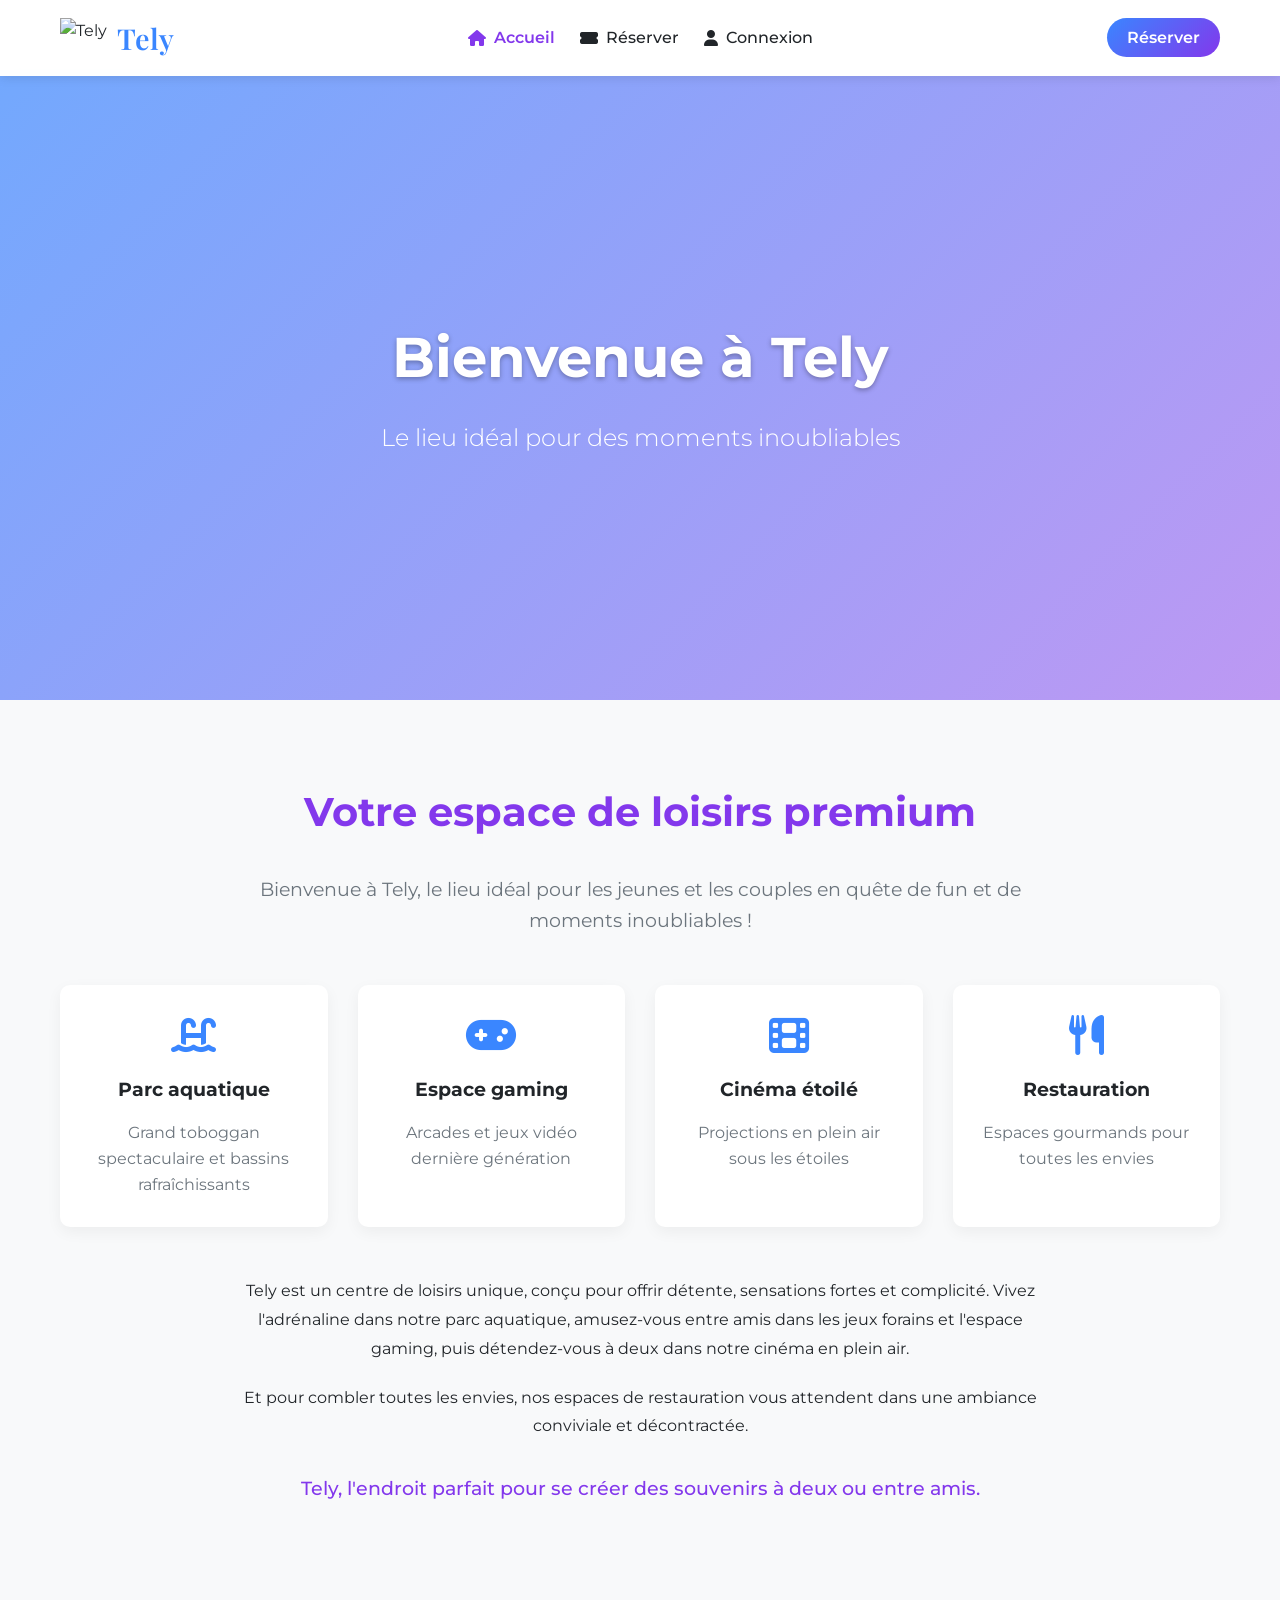
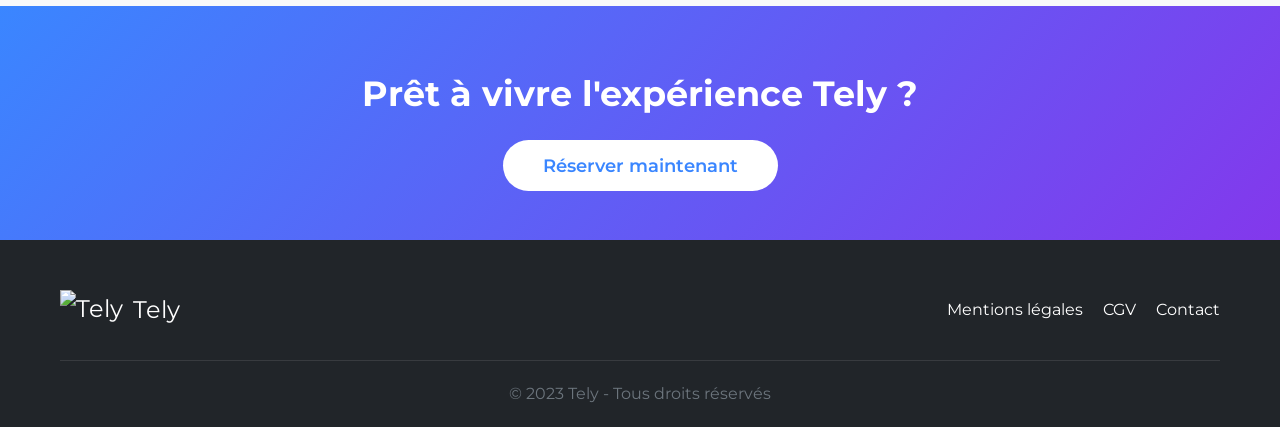
==== index.html @ bea66cc1 "Update index.html" ====
<!DOCTYPE html>
<html lang="fr">
<head>
  <meta charset="UTF-8">
  <meta name="viewport" content="width=device-width, initial-scale=1.0">
  <title>Tely - Loisirs & Aventure</title>
  <link rel="stylesheet" href="style.css">
  <link href="https://fonts.googleapis.com/css2?family=Montserrat:wght@300;400;500;600;700&family=Playfair+Display:wght@600&display=swap" rel="stylesheet">
  <link rel="stylesheet" href="https://cdnjs.cloudflare.com/ajax/libs/font-awesome/6.4.0/css/all.min.css">
</head>
<body>
  <!-- Bannière navigation -->
  <header class="nav-banner">
    <div class="nav-container">
      <div class="logo-container">
        <img src="logo-tely.png" alt="Tely" class="logo-img">
        <span class="logo-text">Tely</span>
      </div>
      
      <nav class="main-nav">
        <ul>
          <li class="active"><a href="index.html"><i class="fas fa-home"></i> Accueil</a></li>
          <li><a href="reserver.html"><i class="fas fa-ticket-alt"></i> Réserver</a></li>
          <li><a href="login.html"><i class="fas fa-user"></i> Connexion</a></li>
        </ul>
      </nav>
      
      <div class="nav-cta">
        <a href="reserver.html" class="cta-button">Réserver</a>
      </div>
    </div>
  </header>

  <!-- Hero Section -->
  <section class="hero">
    <div class="hero-overlay"></div>
    <div class="hero-content">
      <h1>Bienvenue à Tely</h1>
      <p>Le lieu idéal pour des moments inoubliables</p>
    </div>
  </section>

  <!-- Section Présentation -->
  <section class="presentation">
    <div class="container">
      <div class="presentation-content">
        <h2>Votre espace de loisirs premium</h2>
        <p class="intro">Bienvenue à Tely, le lieu idéal pour les jeunes et les couples en quête de fun et de moments inoubliables !</p>
        
        <div class="features-grid">
          <div class="feature-card">
            <i class="fas fa-water-ladder"></i>
            <h3>Parc aquatique</h3>
            <p>Grand toboggan spectaculaire et bassins rafraîchissants</p>
          </div>
          
          <div class="feature-card">
            <i class="fas fa-gamepad"></i>
            <h3>Espace gaming</h3>
            <p>Arcades et jeux vidéo dernière génération</p>
          </div>
          
          <div class="feature-card">
            <i class="fas fa-film"></i>
            <h3>Cinéma étoilé</h3>
            <p>Projections en plein air sous les étoiles</p>
          </div>
          
          <div class="feature-card">
            <i class="fas fa-utensils"></i>
            <h3>Restauration</h3>
            <p>Espaces gourmands pour toutes les envies</p>
          </div>
        </div>
        
        <div class="description">
          <p>Tely est un centre de loisirs unique, conçu pour offrir détente, sensations fortes et complicité. Vivez l'adrénaline dans notre parc aquatique, amusez-vous entre amis dans les jeux forains et l'espace gaming, puis détendez-vous à deux dans notre cinéma en plein air.</p>
          <p>Et pour combler toutes les envies, nos espaces de restauration vous attendent dans une ambiance conviviale et décontractée.</p>
          <p class="highlight">Tely, l'endroit parfait pour se créer des souvenirs à deux ou entre amis.</p>
        </div>
      </div>
    </div>
  </section>

  <!-- Section CTA -->
  <section class="cta-section">
    <div class="container">
      <h2>Prêt à vivre l'expérience Tely ?</h2>
      <a href="reserver.html" class="cta-button big">Réserver maintenant</a>
    </div>
  </section>

  <footer class="main-footer">
    <div class="container">
      <div class="footer-content">
        <div class="footer-logo">
          <img src="logo-tely-white.png" alt="Tely" class="logo-img">
          <span>Tely</span>
        </div>
        <div class="footer-links">
          <a href="#">Mentions légales</a>
          <a href="#">CGV</a>
          <a href="#">Contact</a>
        </div>
      </div>
      <p class="copyright">© 2023 Tely - Tous droits réservés</p>
    </div>
  </footer>
</body>
</html>
---- style.css ----
/* Palette moderne */
:root {
  --primary: #3a86ff;       /* Bleu vif */
  --secondary: #8338ec;     /* Violet */
  --accent: #ff006e;        /* Rose */
  --light: #f8f9fa;         /* Fond clair */
  --dark: #212529;          /* Texte */
  --gray: #6c757d;          /* Texte secondaire */
}

/* Reset */
* {
  margin: 0;
  padding: 0;
  box-sizing: border-box;
}

body {
  font-family: 'Montserrat', sans-serif;
  color: var(--dark);
  background-color: var(--light);
  line-height: 1.6;
}

/* Navigation */
.nav-banner {
  background: rgba(255, 255, 255, 0.98);
  backdrop-filter: blur(8px);
  box-shadow: 0 2px 10px rgba(0, 0, 0, 0.1);
  position: fixed;
  width: 100%;
  top: 0;
  z-index: 1000;
}

.nav-container {
  display: flex;
  justify-content: space-between;
  align-items: center;
  max-width: 1200px;
  margin: 0 auto;
  padding: 15px 20px;
}

.logo-container {
  display: flex;
  align-items: center;
  gap: 10px;
}

.logo-img {
  height: 40px;
  width: auto;
}

.logo-text {
  font-family: 'Playfair Display', serif;
  font-size: 1.8rem;
  font-weight: 600;
  color: var(--primary);
}

.main-nav ul {
  display: flex;
  gap: 25px;
  list-style: none;
}

.main-nav a {
  color: var(--dark);
  text-decoration: none;
  font-weight: 500;
  display: flex;
  align-items: center;
  gap: 8px;
  transition: color 0.3s;
}

.main-nav a:hover {
  color: var(--primary);
}

.main-nav li.active a {
  color: var(--secondary);
  font-weight: 600;
}

.cta-button {
  background: linear-gradient(135deg, var(--primary), var(--secondary));
  color: white;
  padding: 10px 20px;
  border-radius: 50px;
  font-weight: 600;
  text-decoration: none;
  transition: all 0.3s;
}

.cta-button:hover {
  transform: translateY(-2px);
  box-shadow: 0 5px 15px rgba(58, 134, 255, 0.4);
}

/* Hero */
.hero {
  height: 70vh;
  background: url('hero-bg.jpg') center/cover no-repeat;
  position: relative;
  margin-top: 70px;
  display: flex;
  align-items: center;
  justify-content: center;
  text-align: center;
}

.hero-overlay {
  position: absolute;
  top: 0;
  left: 0;
  width: 100%;
  height: 100%;
  background: linear-gradient(135deg, rgba(58, 134, 255, 0.7) 0%, rgba(131, 56, 236, 0.5) 100%);
}

.hero-content {
  position: relative;
  z-index: 2;
  color: white;
  max-width: 800px;
  padding: 0 20px;
}

.hero h1 {
  font-size: 3.5rem;
  margin-bottom: 1rem;
  text-shadow: 0 2px 5px rgba(0, 0, 0, 0.3);
}

.hero p {
  font-size: 1.5rem;
  font-weight: 300;
}

/* Présentation */
.presentation {
  padding: 80px 0;
}

.container {
  max-width: 1200px;
  margin: 0 auto;
  padding: 0 20px;
}

.presentation h2 {
  text-align: center;
  font-size: 2.5rem;
  margin-bottom: 30px;
  color: var(--secondary);
}

.intro {
  font-size: 1.2rem;
  text-align: center;
  max-width: 800px;
  margin: 0 auto 50px;
  color: var(--gray);
}

.features-grid {
  display: grid;
  grid-template-columns: repeat(auto-fit, minmax(250px, 1fr));
  gap: 30px;
  margin-bottom: 50px;
}

.feature-card {
  background: white;
  padding: 30px;
  border-radius: 10px;
  text-align: center;
  box-shadow: 0 5px 15px rgba(0, 0, 0, 0.05);
  transition: transform 0.3s;
}

.feature-card:hover {
  transform: translateY(-10px);
}

.feature-card i {
  font-size: 2.5rem;
  color: var(--primary);
  margin-bottom: 20px;
}

.feature-card h3 {
  margin-bottom: 15px;
  color: var(--dark);
}

.feature-card p {
  color: var(--gray);
}

.description {
  max-width: 800px;
  margin: 0 auto;
  text-align: center;
}

.description p {
  margin-bottom: 20px;
  line-height: 1.8;
}

.highlight {
  font-size: 1.2rem;
  color: var(--secondary);
  font-weight: 500;
  margin-top: 30px;
}

/* CTA Section */
.cta-section {
  background: linear-gradient(135deg, var(--primary), var(--secondary));
  padding: 60px 0;
  text-align: center;
  color: white;
}

.cta-section h2 {
  margin-bottom: 30px;
  font-size: 2.2rem;
}

.cta-button.big {
  padding: 15px 40px;
  font-size: 1.1rem;
  background: white;
  color: var(--primary);
}

/* Footer */
.main-footer {
  background-color: var(--dark);
  color: white;
  padding: 50px 0 20px;
}

.footer-content {
  display: flex;
  justify-content: space-between;
  align-items: center;
  margin-bottom: 30px;
}

.footer-logo {
  display: flex;
  align-items: center;
  gap: 10px;
  font-size: 1.5rem;
}

.footer-links {
  display: flex;
  gap: 20px;
}

.footer-links a {
  color: white;
  text-decoration: none;
  transition: color 0.3s;
}

.footer-links a:hover {
  color: var(--accent);
}

.copyright {
  text-align: center;
  padding-top: 20px;
  border-top: 1px solid rgba(255, 255, 255, 0.1);
  color: var(--gray);
}

/* Responsive */
@media (max-width: 768px) {
  .nav-container {
    flex-direction: column;
    padding: 15px;
  }
  
  .main-nav {
    margin: 20px 0;
  }
  
  .main-nav ul {
    flex-direction: column;
    align-items: center;
    gap: 15px;
  }
  
  .hero {
    height: 60vh;
    margin-top: 120px;
  }
  
  .hero h1 {
    font-size: 2.5rem;
  }
  
  .footer-content {
    flex-direction: column;
    gap: 20px;
  }
}
/* Ajoutez ces styles à votre fichier style.css */

.hero-logo {
  height: 80px;
  width: auto;
  margin: 20px 0;
  filter: drop-shadow(0 2px 5px rgba(0, 0, 0, 0.3));
  animation: float 3s ease-in-out infinite;
}

@keyframes float {
  0%, 100% { transform: translateY(0); }
  50% { transform: translateY(-10px); }
}

/* Ajustez éventuellement ces valeurs pour le hero-content */
.hero-content {
  position: relative;
  z-index: 2;
  color: white;
  max-width: 800px;
  padding: 0 20px;
  display: flex;
  flex-direction: column;
  align-items: center;
}
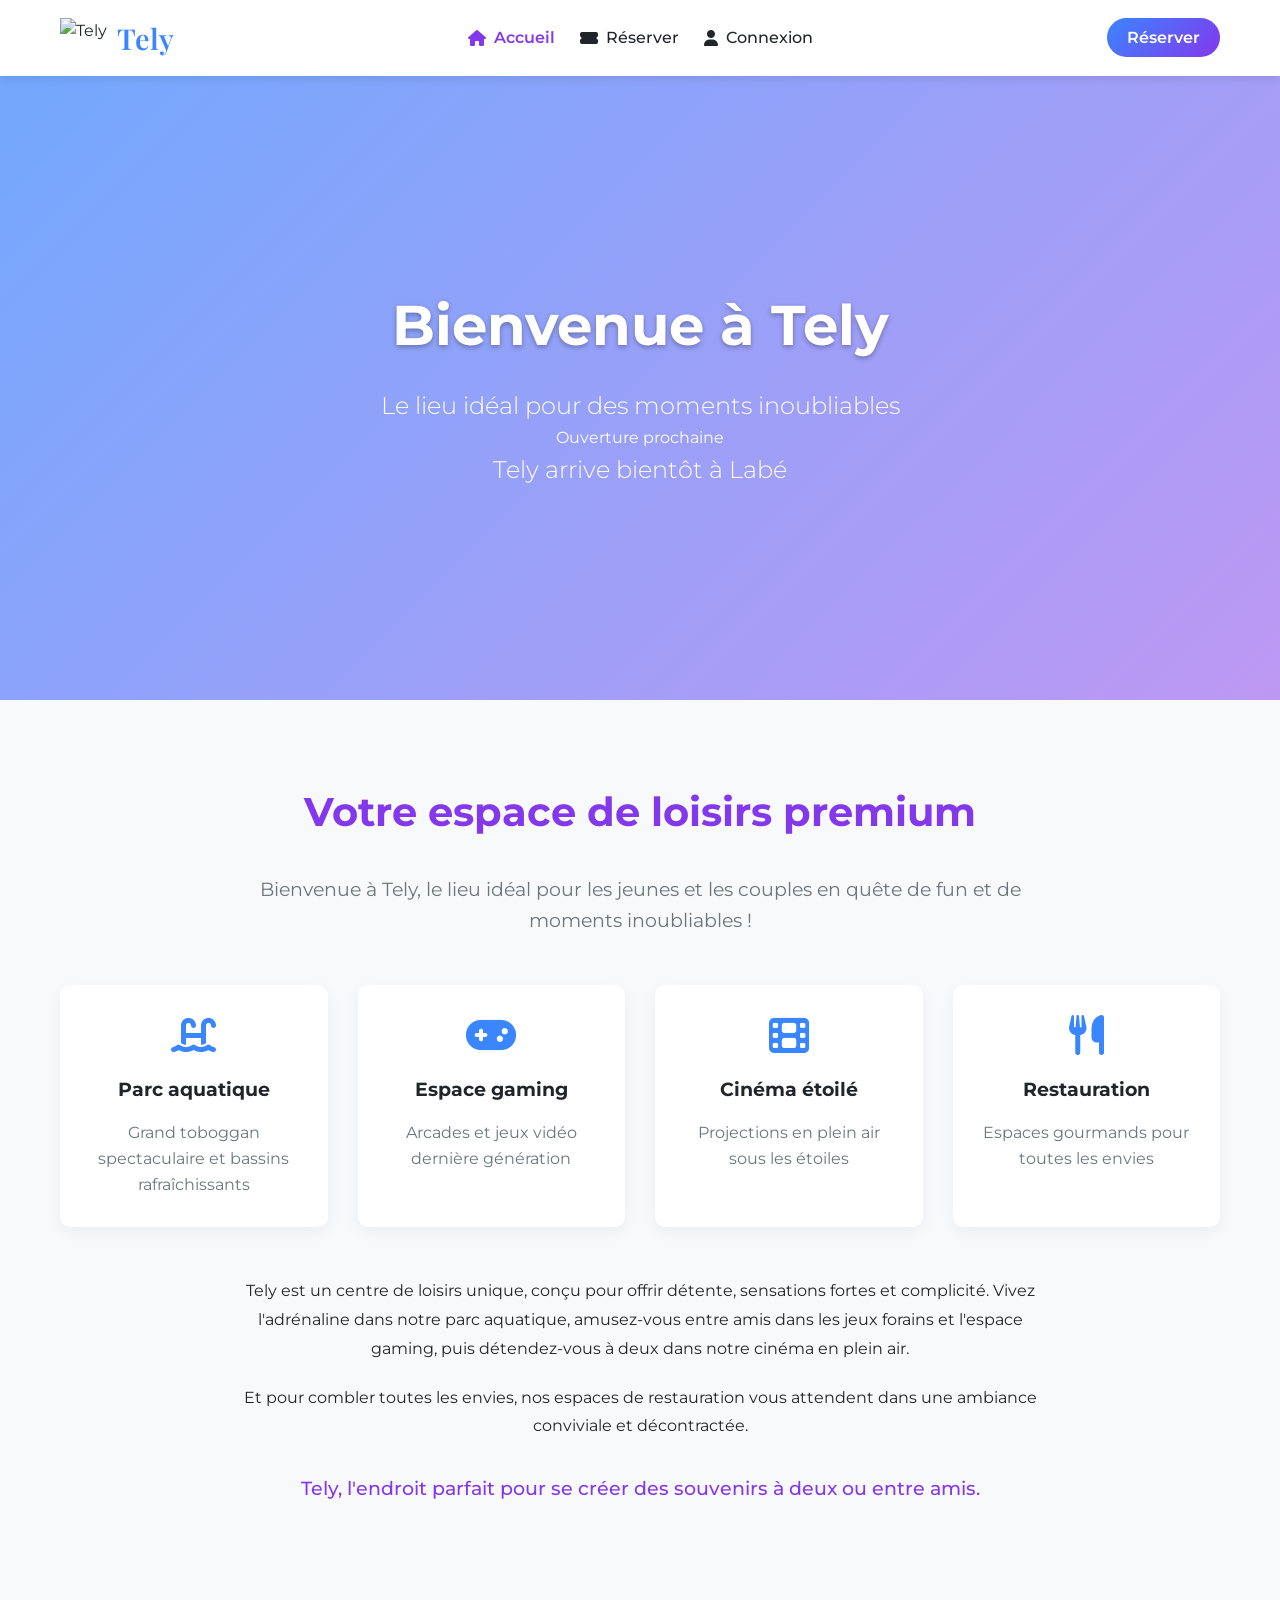
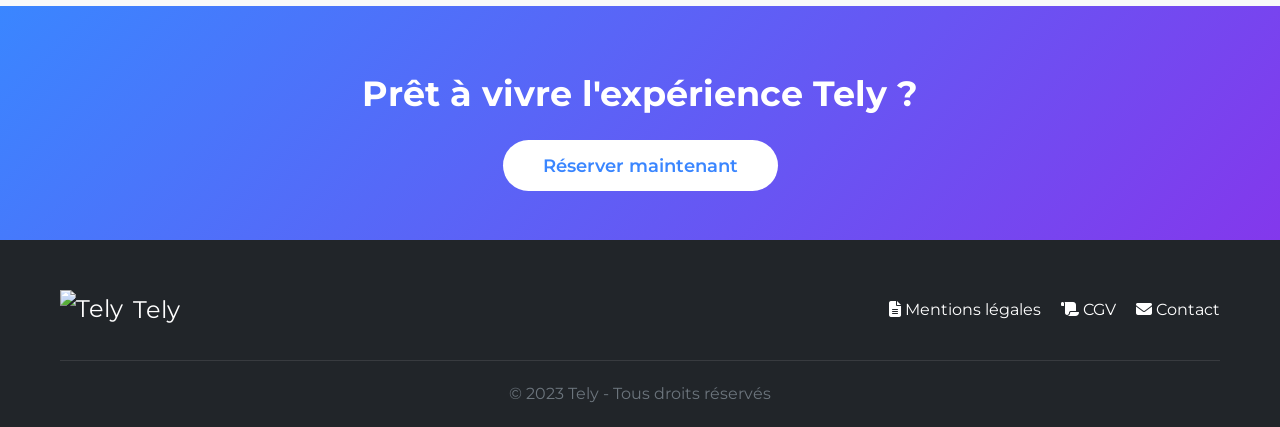
==== commit 3b34fcf4: "Update index.html" ====
--- a/index.html
+++ b/index.html
@@ -13,7 +13,7 @@
   <header class="nav-banner">
     <div class="nav-container">
       <div class="logo-container">
-        <img src="logo-tely.png" alt="Tely" class="logo-img">
+        <img src="https://res.cloudinary.com/dvcapfeev/image/upload/v1741902728/TeLy_Logo_-_Original_with_Transparent_Background_aekoym.svg" alt="Tely" class="logo-img">
         <span class="logo-text">Tely</span>
       </div>
       
@@ -37,10 +37,22 @@
     <div class="hero-content">
       <h1>Bienvenue à Tely</h1>
       <p>Le lieu idéal pour des moments inoubliables</p>
+      
+      <!-- Bouton Ouverture prochaine avec animation -->
+      <div class="opening-soon">
+        <div class="loading-circle">
+          <div class="circle"></div>
+          <div class="circle"></div>
+          <div class="circle"></div>
+        </div>
+        <span class="opening-text">Ouverture prochaine</span>
+      </div>
+      
+      <p class="location-announcement">Tely arrive bientôt à Labé</p>
     </div>
   </section>
 
-  <!-- Section Présentation -->
+  <!-- Le reste du code reste inchangé -->
   <section class="presentation">
     <div class="container">
       <div class="presentation-content">
@@ -94,13 +106,13 @@
     <div class="container">
       <div class="footer-content">
         <div class="footer-logo">
-          <img src="logo-tely-white.png" alt="Tely" class="logo-img">
+          <img src="https://res.cloudinary.com/dvcapfeev/image/upload/v1741902728/TeLy_Logo_-_Original_with_Transparent_Background_aekoym.svg" alt="Tely" class="logo-img">
           <span>Tely</span>
         </div>
         <div class="footer-links">
-          <a href="#">Mentions légales</a>
-          <a href="#">CGV</a>
-          <a href="#">Contact</a>
+          <a href="#"><i class="fas fa-file-alt"></i> Mentions légales</a>
+          <a href="#"><i class="fas fa-scroll"></i> CGV</a>
+          <a href="#"><i class="fas fa-envelope"></i> Contact</a>
         </div>
       </div>
       <p class="copyright">© 2023 Tely - Tous droits réservés</p>
--- a/style.css
+++ b/style.css
@@ -313,29 +313,4 @@
     gap: 20px;
   }
 }
-/* Ajoutez ces styles à votre fichier style.css */
-
-.hero-logo {
-  height: 80px;
-  width: auto;
-  margin: 20px 0;
-  filter: drop-shadow(0 2px 5px rgba(0, 0, 0, 0.3));
-  animation: float 3s ease-in-out infinite;
-}
-
-@keyframes float {
-  0%, 100% { transform: translateY(0); }
-  50% { transform: translateY(-10px); }
-}
-
-/* Ajustez éventuellement ces valeurs pour le hero-content */
-.hero-content {
-  position: relative;
-  z-index: 2;
-  color: white;
-  max-width: 800px;
-  padding: 0 20px;
-  display: flex;
-  flex-direction: column;
-  align-items: center;
-}
+
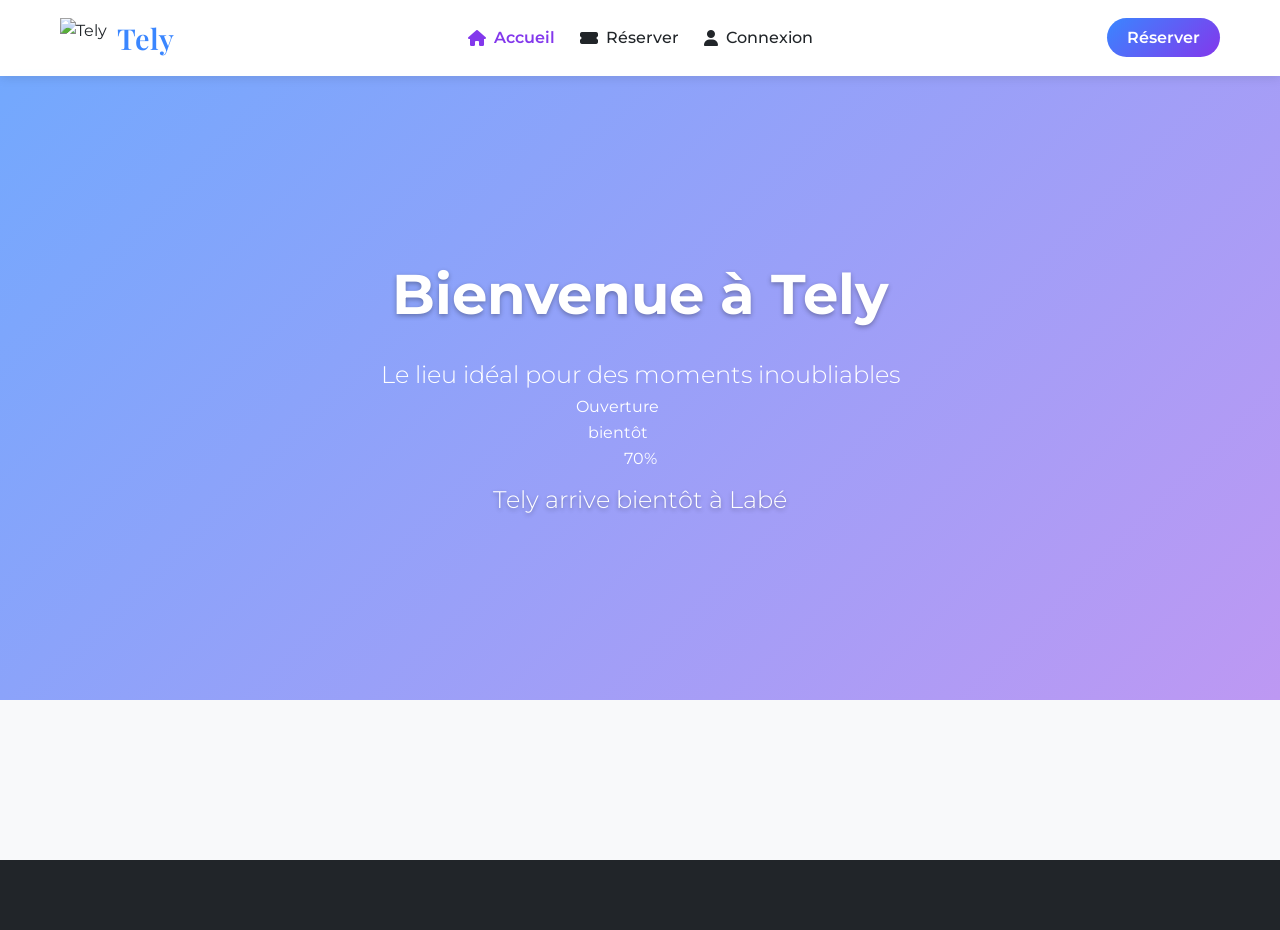
==== commit ef73c2d9: "Update index.html" ====
--- a/index.html
+++ b/index.html
@@ -38,14 +38,15 @@
       <h1>Bienvenue à Tely</h1>
       <p>Le lieu idéal pour des moments inoubliables</p>
       
-      <!-- Bouton Ouverture prochaine avec animation -->
-      <div class="opening-soon">
-        <div class="loading-circle">
-          <div class="circle"></div>
-          <div class="circle"></div>
-          <div class="circle"></div>
+      <!-- Barre de progression en coeur -->
+      <div class="heart-progress-container">
+        <div class="heart-progress">
+          <div class="heart-progress-bar" style="width: 70%">
+            <span class="progress-text">Ouverture bientôt</span>
+          </div>
+          <div class="heart-shape"></div>
         </div>
-        <span class="opening-text">Ouverture prochaine</span>
+        <div class="progress-percent">70%</div>
       </div>
       
       <p class="location-announcement">Tely arrive bientôt à Labé</p>
@@ -54,69 +55,11 @@
 
   <!-- Le reste du code reste inchangé -->
   <section class="presentation">
-    <div class="container">
-      <div class="presentation-content">
-        <h2>Votre espace de loisirs premium</h2>
-        <p class="intro">Bienvenue à Tely, le lieu idéal pour les jeunes et les couples en quête de fun et de moments inoubliables !</p>
-        
-        <div class="features-grid">
-          <div class="feature-card">
-            <i class="fas fa-water-ladder"></i>
-            <h3>Parc aquatique</h3>
-            <p>Grand toboggan spectaculaire et bassins rafraîchissants</p>
-          </div>
-          
-          <div class="feature-card">
-            <i class="fas fa-gamepad"></i>
-            <h3>Espace gaming</h3>
-            <p>Arcades et jeux vidéo dernière génération</p>
-          </div>
-          
-          <div class="feature-card">
-            <i class="fas fa-film"></i>
-            <h3>Cinéma étoilé</h3>
-            <p>Projections en plein air sous les étoiles</p>
-          </div>
-          
-          <div class="feature-card">
-            <i class="fas fa-utensils"></i>
-            <h3>Restauration</h3>
-            <p>Espaces gourmands pour toutes les envies</p>
-          </div>
-        </div>
-        
-        <div class="description">
-          <p>Tely est un centre de loisirs unique, conçu pour offrir détente, sensations fortes et complicité. Vivez l'adrénaline dans notre parc aquatique, amusez-vous entre amis dans les jeux forains et l'espace gaming, puis détendez-vous à deux dans notre cinéma en plein air.</p>
-          <p>Et pour combler toutes les envies, nos espaces de restauration vous attendent dans une ambiance conviviale et décontractée.</p>
-          <p class="highlight">Tely, l'endroit parfait pour se créer des souvenirs à deux ou entre amis.</p>
-        </div>
-      </div>
-    </div>
-  </section>
-
-  <!-- Section CTA -->
-  <section class="cta-section">
-    <div class="container">
-      <h2>Prêt à vivre l'expérience Tely ?</h2>
-      <a href="reserver.html" class="cta-button big">Réserver maintenant</a>
-    </div>
+    <!-- ... -->
   </section>
 
   <footer class="main-footer">
-    <div class="container">
-      <div class="footer-content">
-        <div class="footer-logo">
-          <img src="https://res.cloudinary.com/dvcapfeev/image/upload/v1741902728/TeLy_Logo_-_Original_with_Transparent_Background_aekoym.svg" alt="Tely" class="logo-img">
-          <span>Tely</span>
-        </div>
-        <div class="footer-links">
-          <a href="#"><i class="fas fa-file-alt"></i> Mentions légales</a>
-          <a href="#"><i class="fas fa-scroll"></i> CGV</a>
-          <a href="#"><i class="fas fa-envelope"></i> Contact</a>
-        </div>
-      </div>
-      <p class="copyright">© 2023 Tely - Tous droits réservés</p>
-    </div>
+    <!-- ... -->
   </footer>
 </body>
 </html>
--- a/style.css
+++ b/style.css
@@ -313,4 +313,74 @@
     gap: 20px;
   }
 }
-
+/* Styles pour l'annonce d'ouverture */
+.opening-soon {
+  display: flex;
+  align-items: center;
+  gap: 15px;
+  margin: 25px 0;
+  background: rgba(255, 255, 255, 0.2);
+  padding: 15px 25px;
+  border-radius: 50px;
+  backdrop-filter: blur(5px);
+  border: 1px solid rgba(255, 255, 255, 0.3);
+}
+
+.loading-circle {
+  display: flex;
+  gap: 8px;
+}
+
+.circle {
+  width: 12px;
+  height: 12px;
+  border-radius: 50%;
+  background-color: white;
+  animation: bounce 1.4s infinite ease-in-out;
+}
+
+.circle:nth-child(1) {
+  animation-delay: -0.32s;
+}
+
+.circle:nth-child(2) {
+  animation-delay: -0.16s;
+}
+
+@keyframes bounce {
+  0%, 80%, 100% { 
+    transform: scale(0);
+  }
+  40% { 
+    transform: scale(1);
+  }
+}
+
+.opening-text {
+  color: white;
+  font-weight: 600;
+  font-size: 1.1rem;
+}
+
+.location-announcement {
+  color: white;
+  font-size: 1.3rem;
+  margin-top: 10px;
+  font-weight: 500;
+  text-shadow: 0 2px 4px rgba(0, 0, 0, 0.3);
+  animation: pulse 2s infinite;
+}
+
+@keyframes pulse {
+  0% { opacity: 0.8; }
+  50% { opacity: 1; }
+  100% { opacity: 0.8; }
+}
+
+/* Ajustement du hero-content */
+.hero-content {
+  display: flex;
+  flex-direction: column;
+  align-items: center;
+  text-align: center;
+}
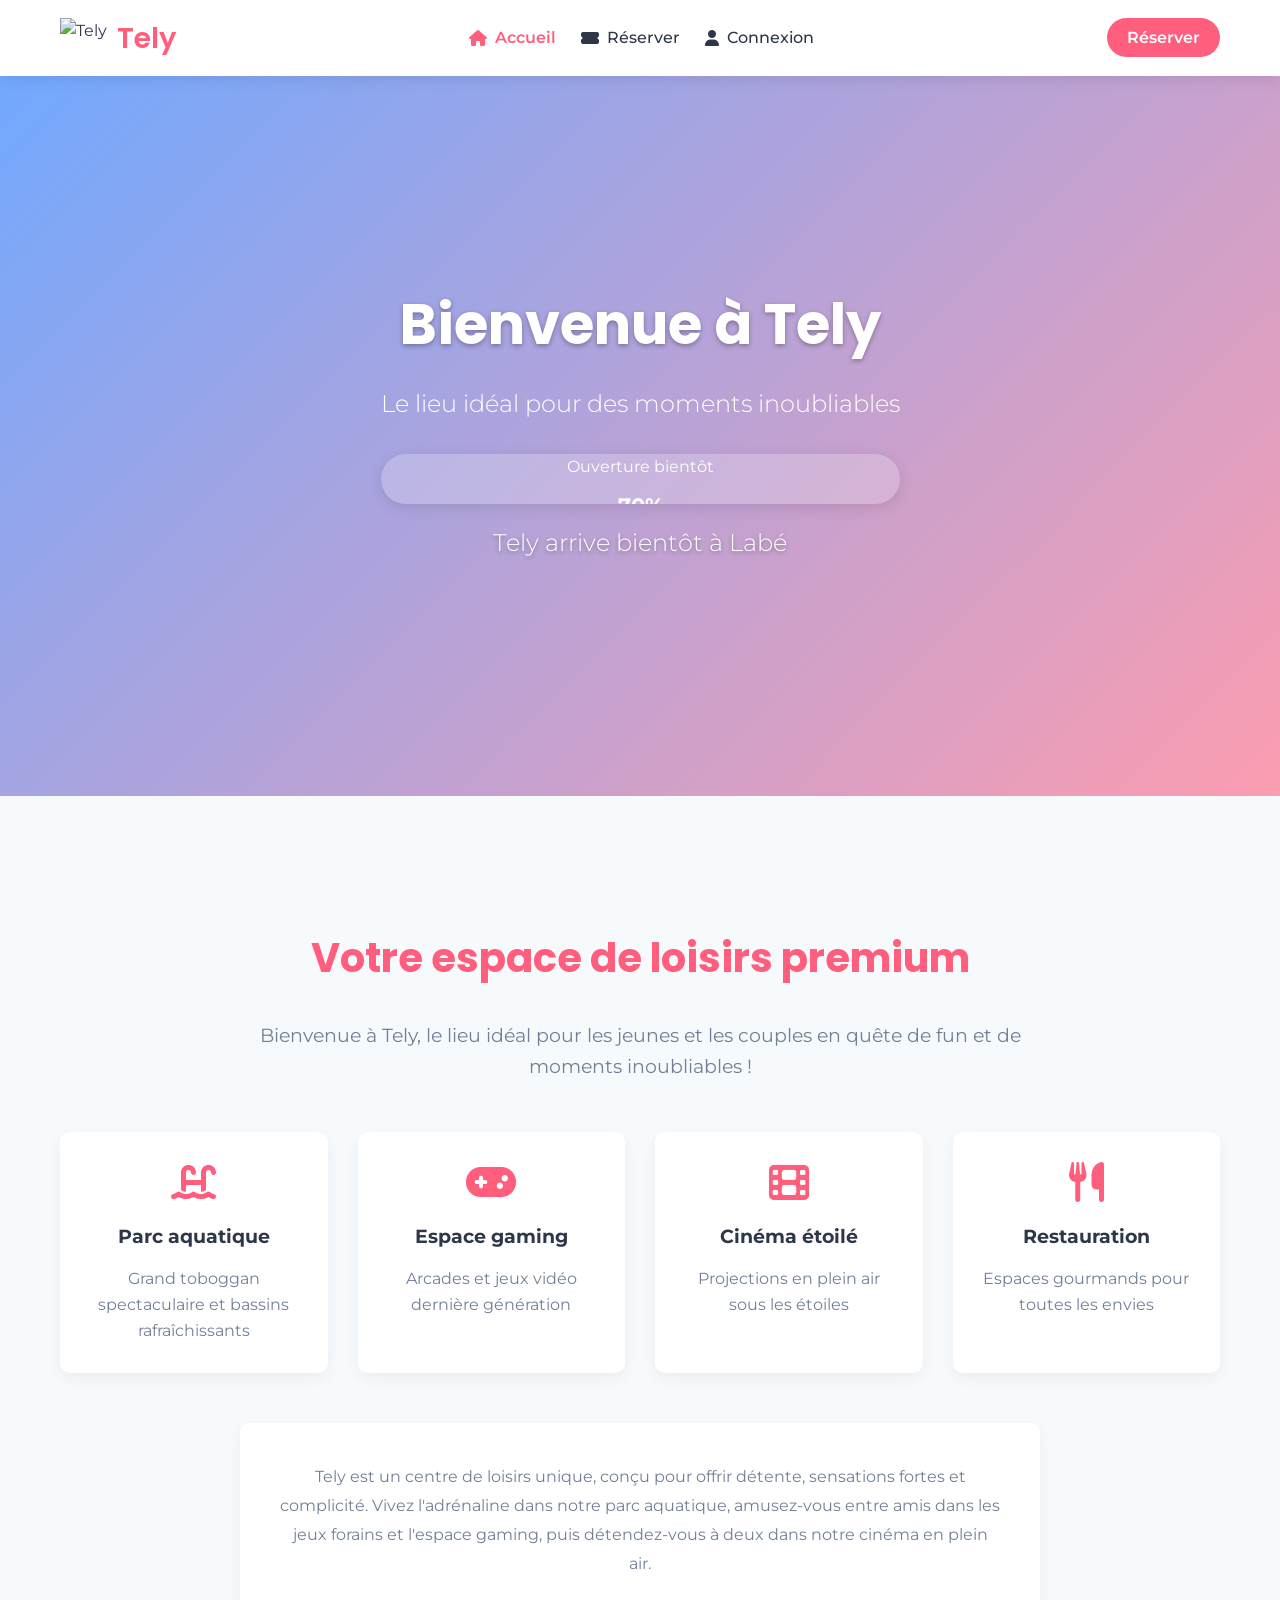
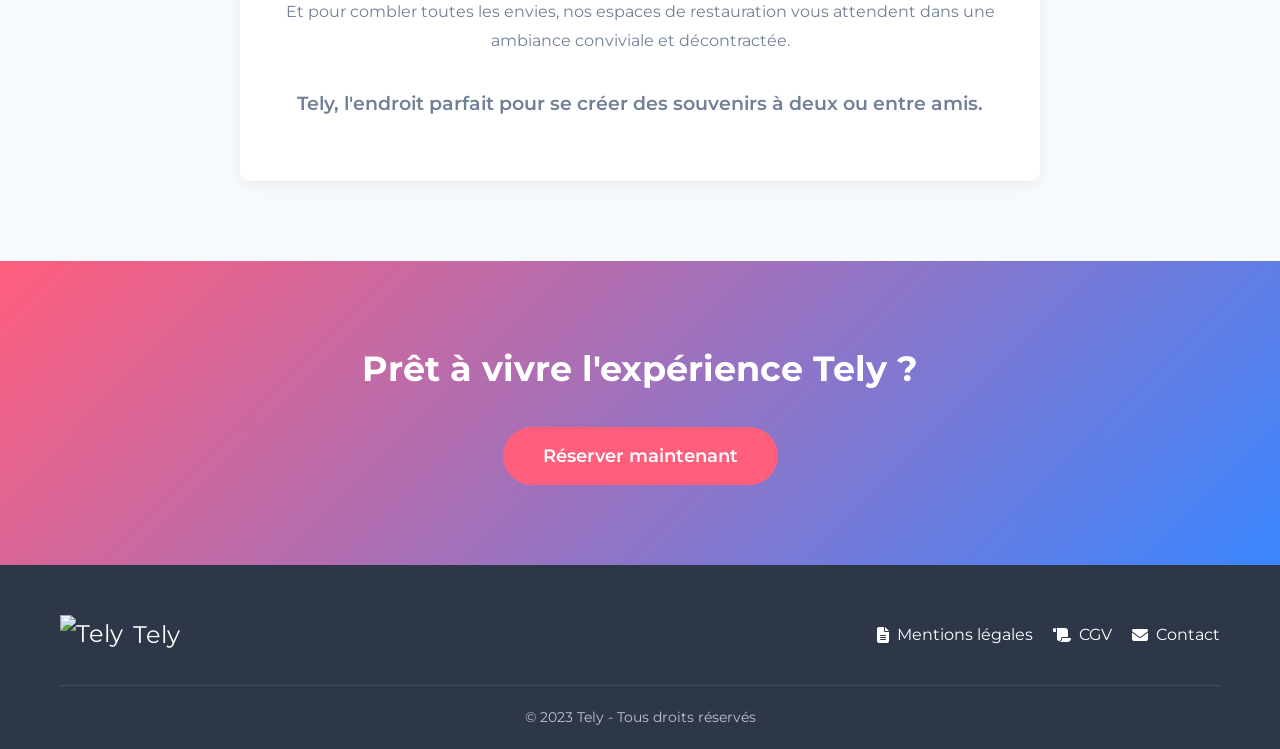
==== commit 80266932: "Update index.html" ====
--- a/index.html
+++ b/index.html
@@ -5,7 +5,7 @@
   <meta name="viewport" content="width=device-width, initial-scale=1.0">
   <title>Tely - Loisirs & Aventure</title>
   <link rel="stylesheet" href="style.css">
-  <link href="https://fonts.googleapis.com/css2?family=Montserrat:wght@300;400;500;600;700&family=Playfair+Display:wght@600&display=swap" rel="stylesheet">
+  <link href="https://fonts.googleapis.com/css2?family=Montserrat:wght@300;400;500;600;700&family=Poppins:wght@600&display=swap" rel="stylesheet">
   <link rel="stylesheet" href="https://cdnjs.cloudflare.com/ajax/libs/font-awesome/6.4.0/css/all.min.css">
 </head>
 <body>
@@ -38,14 +38,10 @@
       <h1>Bienvenue à Tely</h1>
       <p>Le lieu idéal pour des moments inoubliables</p>
       
-      <!-- Barre de progression en coeur -->
+      <!-- Cœur de progression -->
       <div class="heart-progress-container">
-        <div class="heart-progress">
-          <div class="heart-progress-bar" style="width: 70%">
-            <span class="progress-text">Ouverture bientôt</span>
-          </div>
-          <div class="heart-shape"></div>
-        </div>
+        <div class="heart-shape" style="--progress: 70%"></div>
+        <div class="heart-label">Ouverture bientôt</div>
         <div class="progress-percent">70%</div>
       </div>
       
@@ -53,13 +49,79 @@
     </div>
   </section>
 
-  <!-- Le reste du code reste inchangé -->
+  <!-- Section Présentation -->
   <section class="presentation">
-    <!-- ... -->
+    <div class="container">
+      <div class="presentation-content">
+        <h2>Votre espace de loisirs premium</h2>
+        <p class="intro">Bienvenue à Tely, le lieu idéal pour les jeunes et les couples en quête de fun et de moments inoubliables !</p>
+        
+        <div class="features-grid">
+          <div class="feature-card">
+            <i class="fas fa-water-ladder"></i>
+            <h3>Parc aquatique</h3>
+            <p>Grand toboggan spectaculaire et bassins rafraîchissants</p>
+          </div>
+          
+          <div class="feature-card">
+            <i class="fas fa-gamepad"></i>
+            <h3>Espace gaming</h3>
+            <p>Arcades et jeux vidéo dernière génération</p>
+          </div>
+          
+          <div class="feature-card">
+            <i class="fas fa-film"></i>
+            <h3>Cinéma étoilé</h3>
+            <p>Projections en plein air sous les étoiles</p>
+          </div>
+          
+          <div class="feature-card">
+            <i class="fas fa-utensils"></i>
+            <h3>Restauration</h3>
+            <p>Espaces gourmands pour toutes les envies</p>
+          </div>
+        </div>
+        
+        <div class="description">
+          <p>Tely est un centre de loisirs unique, conçu pour offrir détente, sensations fortes et complicité. Vivez l'adrénaline dans notre parc aquatique, amusez-vous entre amis dans les jeux forains et l'espace gaming, puis détendez-vous à deux dans notre cinéma en plein air.</p>
+          <p>Et pour combler toutes les envies, nos espaces de restauration vous attendent dans une ambiance conviviale et décontractée.</p>
+          <p class="highlight">Tely, l'endroit parfait pour se créer des souvenirs à deux ou entre amis.</p>
+        </div>
+      </div>
+    </div>
+  </section>
+
+  <!-- Section CTA -->
+  <section class="cta-section">
+    <div class="container">
+      <h2>Prêt à vivre l'expérience Tely ?</h2>
+      <a href="reserver.html" class="cta-button big">Réserver maintenant</a>
+    </div>
   </section>
 
   <footer class="main-footer">
-    <!-- ... -->
+    <div class="container">
+      <div class="footer-content">
+        <div class="footer-logo">
+          <img src="https://res.cloudinary.com/dvcapfeev/image/upload/v1741902728/TeLy_Logo_-_Original_with_Transparent_Background_aekoym.svg" alt="Tely" class="logo-img">
+          <span>Tely</span>
+        </div>
+        <div class="footer-links">
+          <a href="#"><i class="fas fa-file-alt"></i> Mentions légales</a>
+          <a href="#"><i class="fas fa-scroll"></i> CGV</a>
+          <a href="#"><i class="fas fa-envelope"></i> Contact</a>
+        </div>
+      </div>
+      <p class="copyright">© 2023 Tely - Tous droits réservés</p>
+    </div>
   </footer>
+
+  <script>
+    // Animation du cœur au chargement
+    document.addEventListener('DOMContentLoaded', function() {
+      const heart = document.querySelector('.heart-shape');
+      heart.style.background = `linear-gradient(to top, #ff4d6d 70%, transparent 0%)`;
+    });
+  </script>
 </body>
 </html>
--- a/style.css
+++ b/style.css
@@ -1,11 +1,12 @@
-/* Palette moderne */
+/* Variables */
 :root {
-  --primary: #3a86ff;       /* Bleu vif */
-  --secondary: #8338ec;     /* Violet */
-  --accent: #ff006e;        /* Rose */
-  --light: #f8f9fa;         /* Fond clair */
-  --dark: #212529;          /* Texte */
-  --gray: #6c757d;          /* Texte secondaire */
+  --primary: #FF5E7D; /* Rose corail */
+  --secondary: #3A86FF; /* Bleu vif */
+  --accent: #00C9A7; /* Vert turquoise */
+  --dark: #2D3748; /* Texte foncé */
+  --light: #F7FAFC; /* Fond clair */
+  --gray: #718096; /* Texte secondaire */
+  --white: #FFFFFF;
 }
 
 /* Reset */
@@ -24,13 +25,12 @@
 
 /* Navigation */
 .nav-banner {
-  background: rgba(255, 255, 255, 0.98);
-  backdrop-filter: blur(8px);
-  box-shadow: 0 2px 10px rgba(0, 0, 0, 0.1);
-  position: fixed;
-  width: 100%;
+  background-color: var(--white);
+  box-shadow: 0 2px 15px rgba(0, 0, 0, 0.1);
+  position: sticky;
   top: 0;
   z-index: 1000;
+  padding: 15px 0;
 }
 
 .nav-container {
@@ -39,7 +39,7 @@
   align-items: center;
   max-width: 1200px;
   margin: 0 auto;
-  padding: 15px 20px;
+  padding: 0 20px;
 }
 
 .logo-container {
@@ -51,10 +51,15 @@
 .logo-img {
   height: 40px;
   width: auto;
+  transition: transform 0.3s;
+}
+
+.logo-img:hover {
+  transform: scale(1.1);
 }
 
 .logo-text {
-  font-family: 'Playfair Display', serif;
+  font-family: 'Poppins', sans-serif;
   font-size: 1.8rem;
   font-weight: 600;
   color: var(--primary);
@@ -62,8 +67,8 @@
 
 .main-nav ul {
   display: flex;
+  list-style: none;
   gap: 25px;
-  list-style: none;
 }
 
 .main-nav a {
@@ -81,13 +86,13 @@
 }
 
 .main-nav li.active a {
-  color: var(--secondary);
+  color: var(--primary);
   font-weight: 600;
 }
 
 .cta-button {
-  background: linear-gradient(135deg, var(--primary), var(--secondary));
-  color: white;
+  background-color: var(--primary);
+  color: var(--white);
   padding: 10px 20px;
   border-radius: 50px;
   font-weight: 600;
@@ -96,20 +101,21 @@
 }
 
 .cta-button:hover {
+  background-color: #e04b6b;
   transform: translateY(-2px);
-  box-shadow: 0 5px 15px rgba(58, 134, 255, 0.4);
-}
-
-/* Hero */
+  box-shadow: 0 5px 15px rgba(255, 94, 125, 0.3);
+}
+
+/* Hero Section */
 .hero {
-  height: 70vh;
-  background: url('hero-bg.jpg') center/cover no-repeat;
+  height: 80vh;
+  background: url('https://images.unsplash.com/photo-1575429198097-0414ec08e8cd') center/cover no-repeat;
   position: relative;
-  margin-top: 70px;
   display: flex;
   align-items: center;
   justify-content: center;
   text-align: center;
+  margin-bottom: 50px;
 }
 
 .hero-overlay {
@@ -118,18 +124,19 @@
   left: 0;
   width: 100%;
   height: 100%;
-  background: linear-gradient(135deg, rgba(58, 134, 255, 0.7) 0%, rgba(131, 56, 236, 0.5) 100%);
+  background: linear-gradient(135deg, rgba(58, 134, 255, 0.7) 0%, rgba(255, 94, 125, 0.6) 100%);
 }
 
 .hero-content {
   position: relative;
   z-index: 2;
-  color: white;
+  color: var(--white);
   max-width: 800px;
   padding: 0 20px;
 }
 
 .hero h1 {
+  font-family: 'Poppins', sans-serif;
   font-size: 3.5rem;
   margin-bottom: 1rem;
   text-shadow: 0 2px 5px rgba(0, 0, 0, 0.3);
@@ -138,6 +145,76 @@
 .hero p {
   font-size: 1.5rem;
   font-weight: 300;
+  margin-bottom: 30px;
+}
+
+/* Barre de progression coeur */
+.heart-progress-wrapper {
+  width: 100%;
+  max-width: 400px;
+  margin: 30px auto;
+}
+
+.heart-progress-container {
+  position: relative;
+  height: 50px;
+  background: rgba(255, 255, 255, 0.2);
+  border-radius: 25px;
+  overflow: hidden;
+  box-shadow: 0 4px 15px rgba(0, 0, 0, 0.1);
+}
+
+.heart-progress-bg {
+  position: absolute;
+  top: 0;
+  left: 0;
+  width: 100%;
+  height: 100%;
+  background: url("data:image/svg+xml,%3Csvg xmlns='http://www.w3.org/2000/svg' viewBox='0 0 24 24'%3E%3Cpath fill='rgba(255,255,255,0.1)' d='M12 21.35l-1.45-1.32C5.4 15.36 2 12.28 2 8.5 2 5.42 4.42 3 7.5 3c1.74 0 3.41.81 4.5 2.09C13.09 3.81 14.76 3 16.5 3 19.58 3 22 5.42 22 8.5c0 3.78-3.4 6.86-8.55 11.54L12 21.35z'/%3E%3C/svg%3E") center/cover no-repeat;
+}
+
+.heart-progress-bar {
+  position: absolute;
+  top: 0;
+  left: 0;
+  height: 100%;
+  width: 0;
+  background: linear-gradient(90deg, var(--primary), var(--accent));
+  border-radius: 25px;
+  display: flex;
+  align-items: center;
+  justify-content: center;
+}
+
+.progress-text {
+  color: var(--white);
+  font-weight: 600;
+  font-size: 1.1rem;
+  text-shadow: 0 1px 3px rgba(0, 0, 0, 0.3);
+  position: relative;
+  z-index: 2;
+}
+
+.progress-percent {
+  color: var(--white);
+  font-size: 1.3rem;
+  font-weight: 700;
+  margin-top: 10px;
+  animation: pulse 1.5s infinite;
+}
+
+.location-announcement {
+  color: var(--white);
+  font-size: 1.3rem;
+  margin-top: 20px;
+  font-weight: 500;
+  text-shadow: 0 2px 4px rgba(0, 0, 0, 0.3);
+}
+
+@keyframes pulse {
+  0% { transform: scale(1); opacity: 0.8; }
+  50% { transform: scale(1.1); opacity: 1; }
+  100% { transform: scale(1); opacity: 0.8; }
 }
 
 /* Présentation */
@@ -153,17 +230,18 @@
 
 .presentation h2 {
   text-align: center;
+  font-family: 'Poppins', sans-serif;
   font-size: 2.5rem;
+  color: var(--primary);
   margin-bottom: 30px;
-  color: var(--secondary);
 }
 
 .intro {
   font-size: 1.2rem;
   text-align: center;
+  color: var(--gray);
   max-width: 800px;
   margin: 0 auto 50px;
-  color: var(--gray);
 }
 
 .features-grid {
@@ -174,7 +252,7 @@
 }
 
 .feature-card {
-  background: white;
+  background: var(--white);
   padding: 30px;
   border-radius: 10px;
   text-align: center;
@@ -205,26 +283,32 @@
   max-width: 800px;
   margin: 0 auto;
   text-align: center;
+  background: var(--white);
+  padding: 40px;
+  border-radius: 10px;
+  box-shadow: 0 5px 15px rgba(0, 0, 0, 0.05);
 }
 
 .description p {
   margin-bottom: 20px;
+  color: var(--gray);
   line-height: 1.8;
 }
 
 .highlight {
   font-size: 1.2rem;
-  color: var(--secondary);
-  font-weight: 500;
+  font-weight: 600;
+  color: var(--primary);
   margin-top: 30px;
+  display: block;
 }
 
 /* CTA Section */
 .cta-section {
   background: linear-gradient(135deg, var(--primary), var(--secondary));
-  padding: 60px 0;
-  text-align: center;
-  color: white;
+  padding: 80px 0;
+  text-align: center;
+  color: var(--white);
 }
 
 .cta-section h2 {
@@ -235,14 +319,13 @@
 .cta-button.big {
   padding: 15px 40px;
   font-size: 1.1rem;
-  background: white;
-  color: var(--primary);
+  display: inline-block;
 }
 
 /* Footer */
 .main-footer {
   background-color: var(--dark);
-  color: white;
+  color: var(--white);
   padding: 50px 0 20px;
 }
 
@@ -266,8 +349,11 @@
 }
 
 .footer-links a {
-  color: white;
+  color: var(--white);
   text-decoration: none;
+  display: flex;
+  align-items: center;
+  gap: 8px;
   transition: color 0.3s;
 }
 
@@ -279,108 +365,48 @@
   text-align: center;
   padding-top: 20px;
   border-top: 1px solid rgba(255, 255, 255, 0.1);
-  color: var(--gray);
+  color: rgba(255, 255, 255, 0.7);
+  font-size: 0.9rem;
 }
 
 /* Responsive */
 @media (max-width: 768px) {
   .nav-container {
     flex-direction: column;
-    padding: 15px;
-  }
-  
-  .main-nav {
-    margin: 20px 0;
+    gap: 15px;
   }
   
   .main-nav ul {
-    flex-direction: column;
-    align-items: center;
+    flex-wrap: wrap;
+    justify-content: center;
     gap: 15px;
   }
   
   .hero {
-    height: 60vh;
-    margin-top: 120px;
+    height: 70vh;
+    margin-bottom: 30px;
   }
   
   .hero h1 {
     font-size: 2.5rem;
+  }
+  
+  .hero p {
+    font-size: 1.2rem;
+  }
+  
+  .heart-progress-container {
+    height: 40px;
   }
   
   .footer-content {
     flex-direction: column;
     gap: 20px;
-  }
-}
-/* Styles pour l'annonce d'ouverture */
-.opening-soon {
-  display: flex;
-  align-items: center;
-  gap: 15px;
-  margin: 25px 0;
-  background: rgba(255, 255, 255, 0.2);
-  padding: 15px 25px;
-  border-radius: 50px;
-  backdrop-filter: blur(5px);
-  border: 1px solid rgba(255, 255, 255, 0.3);
-}
-
-.loading-circle {
-  display: flex;
-  gap: 8px;
-}
-
-.circle {
-  width: 12px;
-  height: 12px;
-  border-radius: 50%;
-  background-color: white;
-  animation: bounce 1.4s infinite ease-in-out;
-}
-
-.circle:nth-child(1) {
-  animation-delay: -0.32s;
-}
-
-.circle:nth-child(2) {
-  animation-delay: -0.16s;
-}
-
-@keyframes bounce {
-  0%, 80%, 100% { 
-    transform: scale(0);
-  }
-  40% { 
-    transform: scale(1);
-  }
-}
-
-.opening-text {
-  color: white;
-  font-weight: 600;
-  font-size: 1.1rem;
-}
-
-.location-announcement {
-  color: white;
-  font-size: 1.3rem;
-  margin-top: 10px;
-  font-weight: 500;
-  text-shadow: 0 2px 4px rgba(0, 0, 0, 0.3);
-  animation: pulse 2s infinite;
-}
-
-@keyframes pulse {
-  0% { opacity: 0.8; }
-  50% { opacity: 1; }
-  100% { opacity: 0.8; }
-}
-
-/* Ajustement du hero-content */
-.hero-content {
-  display: flex;
-  flex-direction: column;
-  align-items: center;
-  text-align: center;
-}
+    text-align: center;
+  }
+  
+  .footer-links {
+    flex-direction: column;
+    gap: 10px;
+  }
+}
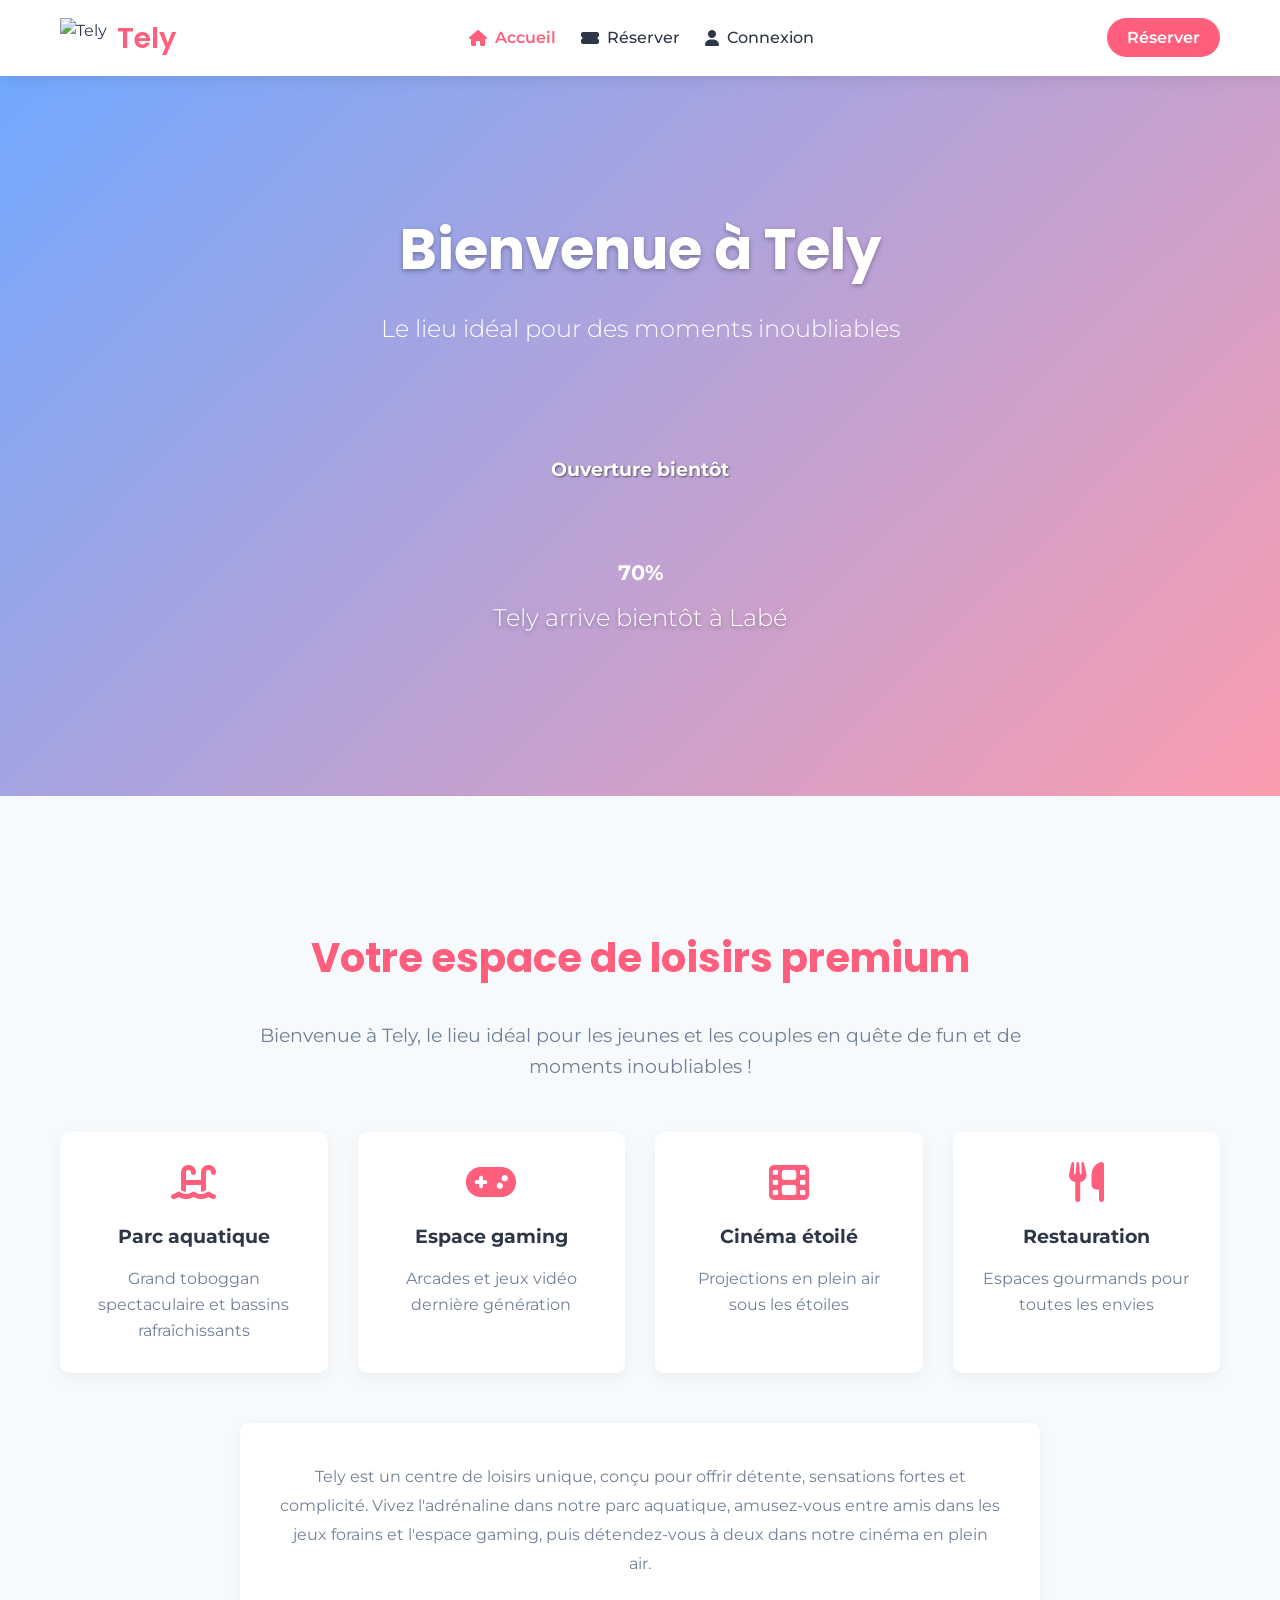
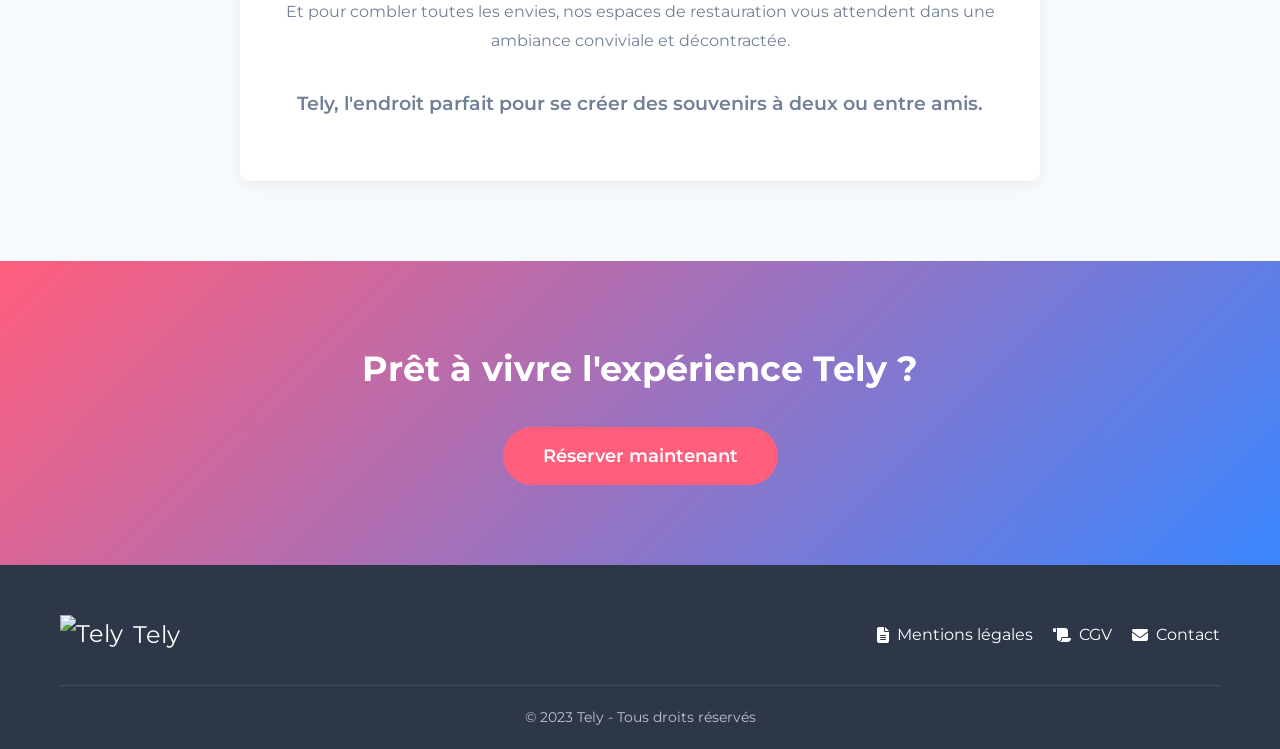
==== commit 33a2ee53: "Update index.html" ====
--- a/index.html
+++ b/index.html
@@ -1,3 +1,4 @@
+<!-- index.html -->
 <!DOCTYPE html>
 <html lang="fr">
 <head>
@@ -16,7 +17,7 @@
         <img src="https://res.cloudinary.com/dvcapfeev/image/upload/v1741902728/TeLy_Logo_-_Original_with_Transparent_Background_aekoym.svg" alt="Tely" class="logo-img">
         <span class="logo-text">Tely</span>
       </div>
-      
+
       <nav class="main-nav">
         <ul>
           <li class="active"><a href="index.html"><i class="fas fa-home"></i> Accueil</a></li>
@@ -24,7 +25,7 @@
           <li><a href="login.html"><i class="fas fa-user"></i> Connexion</a></li>
         </ul>
       </nav>
-      
+
       <div class="nav-cta">
         <a href="reserver.html" class="cta-button">Réserver</a>
       </div>
@@ -37,14 +38,15 @@
     <div class="hero-content">
       <h1>Bienvenue à Tely</h1>
       <p>Le lieu idéal pour des moments inoubliables</p>
-      
+
       <!-- Cœur de progression -->
       <div class="heart-progress-container">
-        <div class="heart-shape" style="--progress: 70%"></div>
+        <!-- on démarre à 0%, JS animera jusqu'à 70% -->
+        <div class="heart-shape" style="--progress: 0%;"></div>
         <div class="heart-label">Ouverture bientôt</div>
-        <div class="progress-percent">70%</div>
+        <div class="progress-percent">0%</div>
       </div>
-      
+
       <p class="location-announcement">Tely arrive bientôt à Labé</p>
     </div>
   </section>
@@ -55,33 +57,30 @@
       <div class="presentation-content">
         <h2>Votre espace de loisirs premium</h2>
         <p class="intro">Bienvenue à Tely, le lieu idéal pour les jeunes et les couples en quête de fun et de moments inoubliables !</p>
-        
+
         <div class="features-grid">
           <div class="feature-card">
             <i class="fas fa-water-ladder"></i>
             <h3>Parc aquatique</h3>
             <p>Grand toboggan spectaculaire et bassins rafraîchissants</p>
           </div>
-          
           <div class="feature-card">
             <i class="fas fa-gamepad"></i>
             <h3>Espace gaming</h3>
             <p>Arcades et jeux vidéo dernière génération</p>
           </div>
-          
           <div class="feature-card">
             <i class="fas fa-film"></i>
             <h3>Cinéma étoilé</h3>
             <p>Projections en plein air sous les étoiles</p>
           </div>
-          
           <div class="feature-card">
             <i class="fas fa-utensils"></i>
             <h3>Restauration</h3>
             <p>Espaces gourmands pour toutes les envies</p>
           </div>
         </div>
-        
+
         <div class="description">
           <p>Tely est un centre de loisirs unique, conçu pour offrir détente, sensations fortes et complicité. Vivez l'adrénaline dans notre parc aquatique, amusez-vous entre amis dans les jeux forains et l'espace gaming, puis détendez-vous à deux dans notre cinéma en plein air.</p>
           <p>Et pour combler toutes les envies, nos espaces de restauration vous attendent dans une ambiance conviviale et décontractée.</p>
@@ -99,6 +98,7 @@
     </div>
   </section>
 
+  <!-- Footer -->
   <footer class="main-footer">
     <div class="container">
       <div class="footer-content">
@@ -117,10 +117,22 @@
   </footer>
 
   <script>
-    // Animation du cœur au chargement
-    document.addEventListener('DOMContentLoaded', function() {
+    // Animation du cœur de progression de 0 à 70%
+    document.addEventListener('DOMContentLoaded', () => {
       const heart = document.querySelector('.heart-shape');
-      heart.style.background = `linear-gradient(to top, #ff4d6d 70%, transparent 0%)`;
+      const percentText = document.querySelector('.progress-percent');
+      let progress = 0;
+      const target = 70;
+      const step = 1;
+      const interval = setInterval(() => {
+        if (progress >= target) {
+          clearInterval(interval);
+        } else {
+          progress += step;
+          heart.style.setProperty('--progress', progress + '%');
+          percentText.textContent = progress + '%';
+        }
+      }, 20); // toutes les 20 ms
     });
   </script>
 </body>
--- a/style.css
+++ b/style.css
@@ -9,7 +9,7 @@
   --white: #FFFFFF;
 }
 
-/* Reset */
+/* Reset et base */
 * {
   margin: 0;
   padding: 0;
@@ -148,65 +148,53 @@
   margin-bottom: 30px;
 }
 
-/* Barre de progression coeur */
-.heart-progress-wrapper {
-  width: 100%;
-  max-width: 400px;
-  margin: 30px auto;
-}
-
+/* Cœur de progression */
 .heart-progress-container {
   position: relative;
-  height: 50px;
-  background: rgba(255, 255, 255, 0.2);
-  border-radius: 25px;
-  overflow: hidden;
-  box-shadow: 0 4px 15px rgba(0, 0, 0, 0.1);
-}
-
-.heart-progress-bg {
+  width: 200px;
+  height: 180px;
+  margin: 30px auto;
+}
+
+.heart-shape {
   position: absolute;
-  top: 0;
+  width: 100%;
+  height: 100%;
+  clip-path: path("M100 180 C 40 140, 0 90, 50 40 C 100 -10, 150 40, 200 40 C 250 90, 160 140, 100 180 Z");
+  background: linear-gradient(to top, #ff4d6d 0%, transparent 0%);
+  transition: background 2s ease-out;
+}
+
+.heart-label {
+  position: absolute;
+  width: 100%;
+  top: 50%;
+  left: 50%;
+  transform: translate(-50%, -50%);
+  text-align: center;
+  font-size: 1.2em;
+  color: var(--white);
+  font-weight: bold;
+  text-shadow: 1px 1px 2px rgba(0, 0, 0, 0.5);
+  z-index: 2;
+}
+
+.progress-percent {
+  position: absolute;
+  bottom: -30px;
   left: 0;
   width: 100%;
-  height: 100%;
-  background: url("data:image/svg+xml,%3Csvg xmlns='http://www.w3.org/2000/svg' viewBox='0 0 24 24'%3E%3Cpath fill='rgba(255,255,255,0.1)' d='M12 21.35l-1.45-1.32C5.4 15.36 2 12.28 2 8.5 2 5.42 4.42 3 7.5 3c1.74 0 3.41.81 4.5 2.09C13.09 3.81 14.76 3 16.5 3 19.58 3 22 5.42 22 8.5c0 3.78-3.4 6.86-8.55 11.54L12 21.35z'/%3E%3C/svg%3E") center/cover no-repeat;
-}
-
-.heart-progress-bar {
-  position: absolute;
-  top: 0;
-  left: 0;
-  height: 100%;
-  width: 0;
-  background: linear-gradient(90deg, var(--primary), var(--accent));
-  border-radius: 25px;
-  display: flex;
-  align-items: center;
-  justify-content: center;
-}
-
-.progress-text {
-  color: var(--white);
-  font-weight: 600;
-  font-size: 1.1rem;
-  text-shadow: 0 1px 3px rgba(0, 0, 0, 0.3);
-  position: relative;
-  z-index: 2;
-}
-
-.progress-percent {
+  text-align: center;
   color: var(--white);
   font-size: 1.3rem;
   font-weight: 700;
-  margin-top: 10px;
   animation: pulse 1.5s infinite;
 }
 
 .location-announcement {
   color: var(--white);
   font-size: 1.3rem;
-  margin-top: 20px;
+  margin-top: 40px;
   font-weight: 500;
   text-shadow: 0 2px 4px rgba(0, 0, 0, 0.3);
 }
@@ -217,7 +205,7 @@
   100% { transform: scale(1); opacity: 0.8; }
 }
 
-/* Présentation */
+/* Le reste du CSS reste inchangé */
 .presentation {
   padding: 80px 0;
 }
@@ -303,7 +291,6 @@
   display: block;
 }
 
-/* CTA Section */
 .cta-section {
   background: linear-gradient(135deg, var(--primary), var(--secondary));
   padding: 80px 0;
@@ -322,7 +309,6 @@
   display: inline-block;
 }
 
-/* Footer */
 .main-footer {
   background-color: var(--dark);
   color: var(--white);
@@ -369,7 +355,6 @@
   font-size: 0.9rem;
 }
 
-/* Responsive */
 @media (max-width: 768px) {
   .nav-container {
     flex-direction: column;
@@ -396,7 +381,8 @@
   }
   
   .heart-progress-container {
-    height: 40px;
+    width: 160px;
+    height: 144px;
   }
   
   .footer-content {
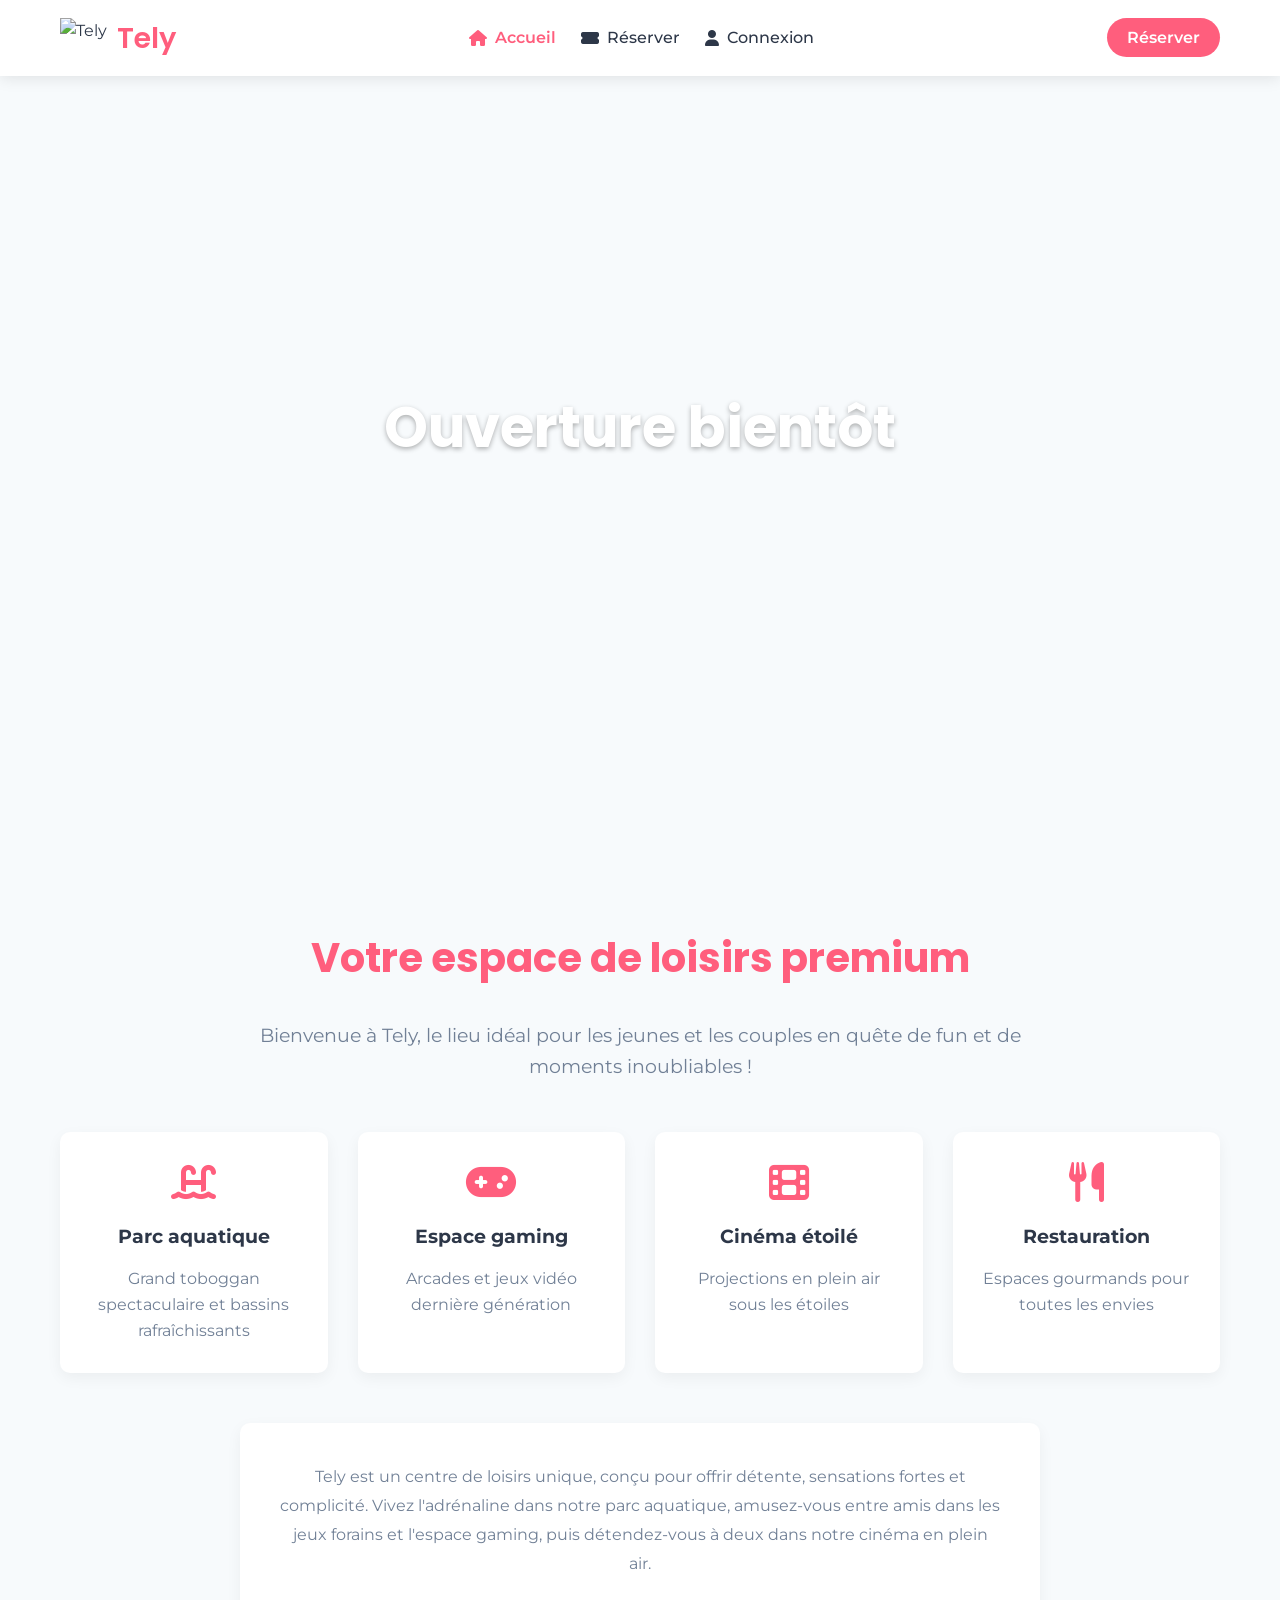
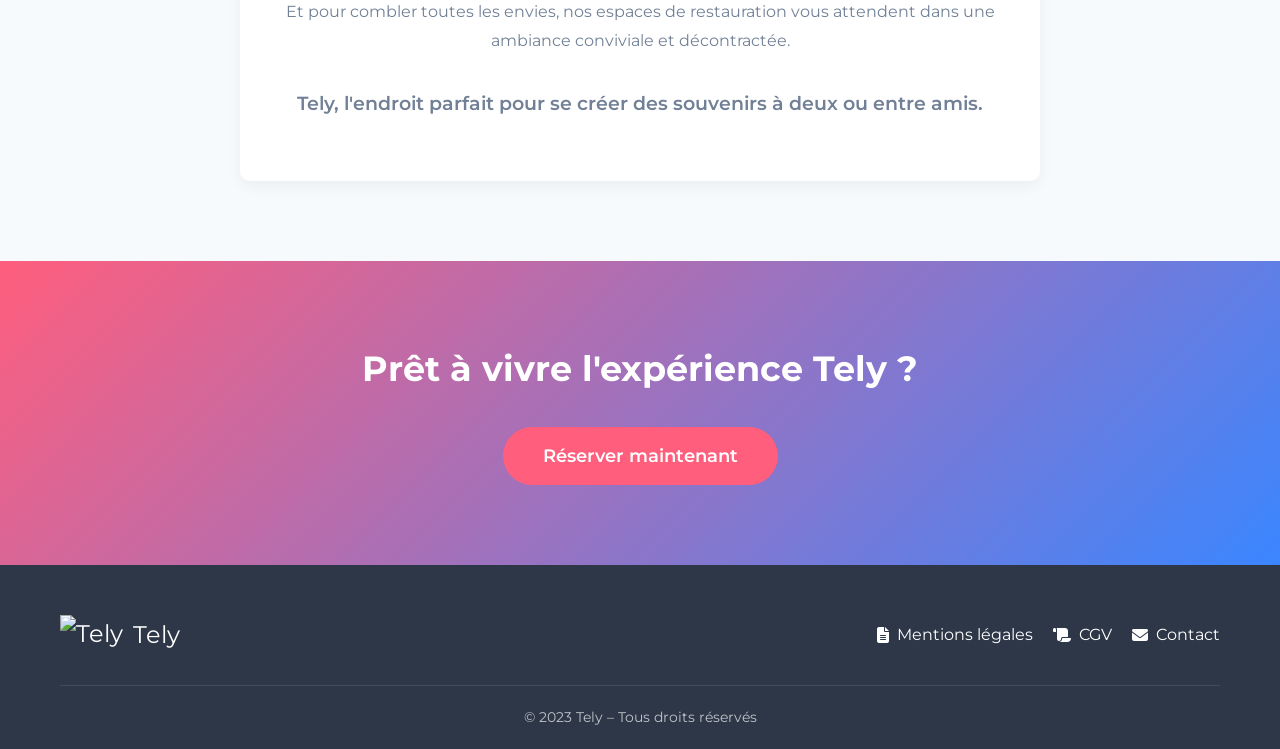
==== commit ba569532: "Update index.html" ====
--- a/index.html
+++ b/index.html
@@ -1,10 +1,9 @@
-<!-- index.html -->
 <!DOCTYPE html>
 <html lang="fr">
 <head>
   <meta charset="UTF-8">
-  <meta name="viewport" content="width=device-width, initial-scale=1.0">
-  <title>Tely - Loisirs & Aventure</title>
+  <meta name="viewport" content="width=device-width, initial-scale=1">
+  <title>Tely – Ouverture bientôt</title>
   <link rel="stylesheet" href="style.css">
   <link href="https://fonts.googleapis.com/css2?family=Montserrat:wght@300;400;500;600;700&family=Poppins:wght@600&display=swap" rel="stylesheet">
   <link rel="stylesheet" href="https://cdnjs.cloudflare.com/ajax/libs/font-awesome/6.4.0/css/all.min.css">
@@ -17,7 +16,6 @@
         <img src="https://res.cloudinary.com/dvcapfeev/image/upload/v1741902728/TeLy_Logo_-_Original_with_Transparent_Background_aekoym.svg" alt="Tely" class="logo-img">
         <span class="logo-text">Tely</span>
       </div>
-
       <nav class="main-nav">
         <ul>
           <li class="active"><a href="index.html"><i class="fas fa-home"></i> Accueil</a></li>
@@ -25,7 +23,6 @@
           <li><a href="login.html"><i class="fas fa-user"></i> Connexion</a></li>
         </ul>
       </nav>
-
       <div class="nav-cta">
         <a href="reserver.html" class="cta-button">Réserver</a>
       </div>
@@ -34,30 +31,17 @@
 
   <!-- Hero Section -->
   <section class="hero">
-    <div class="hero-overlay"></div>
     <div class="hero-content">
-      <h1>Bienvenue à Tely</h1>
-      <p>Le lieu idéal pour des moments inoubliables</p>
-
-      <!-- Cœur de progression -->
-      <div class="heart-progress-container">
-        <!-- on démarre à 0%, JS animera jusqu'à 70% -->
-        <div class="heart-shape" style="--progress: 0%;"></div>
-        <div class="heart-label">Ouverture bientôt</div>
-        <div class="progress-percent">0%</div>
-      </div>
-
-      <p class="location-announcement">Tely arrive bientôt à Labé</p>
+      <h1>Ouverture bientôt</h1>
     </div>
   </section>
 
-  <!-- Section Présentation -->
+  <!-- Présentation -->
   <section class="presentation">
     <div class="container">
       <div class="presentation-content">
         <h2>Votre espace de loisirs premium</h2>
         <p class="intro">Bienvenue à Tely, le lieu idéal pour les jeunes et les couples en quête de fun et de moments inoubliables !</p>
-
         <div class="features-grid">
           <div class="feature-card">
             <i class="fas fa-water-ladder"></i>
@@ -80,7 +64,6 @@
             <p>Espaces gourmands pour toutes les envies</p>
           </div>
         </div>
-
         <div class="description">
           <p>Tely est un centre de loisirs unique, conçu pour offrir détente, sensations fortes et complicité. Vivez l'adrénaline dans notre parc aquatique, amusez-vous entre amis dans les jeux forains et l'espace gaming, puis détendez-vous à deux dans notre cinéma en plein air.</p>
           <p>Et pour combler toutes les envies, nos espaces de restauration vous attendent dans une ambiance conviviale et décontractée.</p>
@@ -112,28 +95,9 @@
           <a href="#"><i class="fas fa-envelope"></i> Contact</a>
         </div>
       </div>
-      <p class="copyright">© 2023 Tely - Tous droits réservés</p>
+      <p class="copyright">© 2023 Tely – Tous droits réservés</p>
     </div>
   </footer>
-
-  <script>
-    // Animation du cœur de progression de 0 à 70%
-    document.addEventListener('DOMContentLoaded', () => {
-      const heart = document.querySelector('.heart-shape');
-      const percentText = document.querySelector('.progress-percent');
-      let progress = 0;
-      const target = 70;
-      const step = 1;
-      const interval = setInterval(() => {
-        if (progress >= target) {
-          clearInterval(interval);
-        } else {
-          progress += step;
-          heart.style.setProperty('--progress', progress + '%');
-          percentText.textContent = progress + '%';
-        }
-      }, 20); // toutes les 20 ms
-    });
-  </script>
 </body>
 </html>
+
--- a/style.css
+++ b/style.css
@@ -1,15 +1,15 @@
 /* Variables */
 :root {
-  --primary: #FF5E7D; /* Rose corail */
-  --secondary: #3A86FF; /* Bleu vif */
-  --accent: #00C9A7; /* Vert turquoise */
-  --dark: #2D3748; /* Texte foncé */
-  --light: #F7FAFC; /* Fond clair */
-  --gray: #718096; /* Texte secondaire */
+  --primary: #FF5E7D;    /* Rose corail */
+  --secondary: #3A86FF;  /* Bleu vif */
+  --accent: #00C9A7;     /* Vert turquoise */
+  --dark: #2D3748;       /* Texte foncé */
+  --light: #F7FAFC;      /* Fond clair */
+  --gray: #718096;       /* Texte secondaire */
   --white: #FFFFFF;
 }
 
-/* Reset et base */
+/* Reset & Base */
 * {
   margin: 0;
   padding: 0;
@@ -120,11 +120,9 @@
 
 .hero-overlay {
   position: absolute;
-  top: 0;
-  left: 0;
-  width: 100%;
-  height: 100%;
-  background: linear-gradient(135deg, rgba(58, 134, 255, 0.7) 0%, rgba(255, 94, 125, 0.6) 100%);
+  top: 0; left: 0;
+  width: 100%; height: 100%;
+  background: linear-gradient(135deg, rgba(58,134,255,0.7) 0%, rgba(255,94,125,0.6) 100%);
 }
 
 .hero-content {
@@ -139,7 +137,7 @@
   font-family: 'Poppins', sans-serif;
   font-size: 3.5rem;
   margin-bottom: 1rem;
-  text-shadow: 0 2px 5px rgba(0, 0, 0, 0.3);
+  text-shadow: 0 2px 5px rgba(0,0,0,0.3);
 }
 
 .hero p {
@@ -148,64 +146,71 @@
   margin-bottom: 30px;
 }
 
-/* Cœur de progression */
+/* ———————— Cœur battant parfait ———————— */
 .heart-progress-container {
   position: relative;
-  width: 200px;
-  height: 180px;
+  width: 120px;
+  height: 120px;
   margin: 30px auto;
 }
 
 .heart-shape {
   position: absolute;
+  top: 0; left: 0;
   width: 100%;
   height: 100%;
-  clip-path: path("M100 180 C 40 140, 0 90, 50 40 C 100 -10, 150 40, 200 40 C 250 90, 160 140, 100 180 Z");
-  background: linear-gradient(to top, #ff4d6d 0%, transparent 0%);
-  transition: background 2s ease-out;
+  background: var(--primary);
+  transform: rotate(-45deg);
+  transform-origin: 50% 50%;
+  animation: beating 1s ease-in-out infinite;
+}
+
+.heart-shape::before,
+.heart-shape::after {
+  content: '';
+  position: absolute;
+  width: 100%;
+  height: 100%;
+  background: var(--primary);
+  border-radius: 50%;
+}
+
+.heart-shape::before {
+  top: -50%;
+  left: 0;
+}
+
+.heart-shape::after {
+  top: 0;
+  left: -50%;
+}
+
+@keyframes beating {
+  0%, 100% { transform: rotate(-45deg) scale(1); }
+  25%, 75% { transform: rotate(-45deg) scale(1.1); }
+  50%      { transform: rotate(-45deg) scale(1.2); }
 }
 
 .heart-label {
   position: absolute;
+  top: 50%; left: 50%;
+  transform: translate(-50%, -50%);
+  color: var(--white);
+  font-weight: bold;
+  text-shadow: 1px 1px 2px rgba(0,0,0,0.5);
+  z-index: 2;
+}
+
+.progress-percent {
+  position: absolute;
+  bottom: -30px; left: 0;
   width: 100%;
-  top: 50%;
-  left: 50%;
-  transform: translate(-50%, -50%);
-  text-align: center;
-  font-size: 1.2em;
-  color: var(--white);
-  font-weight: bold;
-  text-shadow: 1px 1px 2px rgba(0, 0, 0, 0.5);
-  z-index: 2;
-}
-
-.progress-percent {
-  position: absolute;
-  bottom: -30px;
-  left: 0;
-  width: 100%;
-  text-align: center;
-  color: var(--white);
-  font-size: 1.3rem;
+  text-align: center;
+  color: var(--primary);
   font-weight: 700;
-  animation: pulse 1.5s infinite;
-}
-
-.location-announcement {
-  color: var(--white);
-  font-size: 1.3rem;
-  margin-top: 40px;
-  font-weight: 500;
-  text-shadow: 0 2px 4px rgba(0, 0, 0, 0.3);
-}
-
-@keyframes pulse {
-  0% { transform: scale(1); opacity: 0.8; }
-  50% { transform: scale(1.1); opacity: 1; }
-  100% { transform: scale(1); opacity: 0.8; }
-}
-
-/* Le reste du CSS reste inchangé */
+}
+
+/* Présentation */
 .presentation {
   padding: 80px 0;
 }
@@ -216,7 +221,7 @@
   padding: 0 20px;
 }
 
-.presentation h2 {
+.presentation-content h2 {
   text-align: center;
   font-family: 'Poppins', sans-serif;
   font-size: 2.5rem;
@@ -244,7 +249,7 @@
   padding: 30px;
   border-radius: 10px;
   text-align: center;
-  box-shadow: 0 5px 15px rgba(0, 0, 0, 0.05);
+  box-shadow: 0 5px 15px rgba(0,0,0,0.05);
   transition: transform 0.3s;
 }
 
@@ -274,7 +279,7 @@
   background: var(--white);
   padding: 40px;
   border-radius: 10px;
-  box-shadow: 0 5px 15px rgba(0, 0, 0, 0.05);
+  box-shadow: 0 5px 15px rgba(0,0,0,0.05);
 }
 
 .description p {
@@ -291,6 +296,7 @@
   display: block;
 }
 
+/* CTA Section */
 .cta-section {
   background: linear-gradient(135deg, var(--primary), var(--secondary));
   padding: 80px 0;
@@ -309,6 +315,7 @@
   display: inline-block;
 }
 
+/* Footer */
 .main-footer {
   background-color: var(--dark);
   color: var(--white);
@@ -350,47 +357,41 @@
 .copyright {
   text-align: center;
   padding-top: 20px;
-  border-top: 1px solid rgba(255, 255, 255, 0.1);
-  color: rgba(255, 255, 255, 0.7);
+  border-top: 1px solid rgba(255,255,255,0.1);
+  color: rgba(255,255,255,0.7);
   font-size: 0.9rem;
 }
 
+/* Responsive */
 @media (max-width: 768px) {
   .nav-container {
     flex-direction: column;
     gap: 15px;
   }
-  
   .main-nav ul {
     flex-wrap: wrap;
     justify-content: center;
     gap: 15px;
   }
-  
   .hero {
     height: 70vh;
     margin-bottom: 30px;
   }
-  
   .hero h1 {
     font-size: 2.5rem;
   }
-  
   .hero p {
     font-size: 1.2rem;
   }
-  
   .heart-progress-container {
-    width: 160px;
-    height: 144px;
-  }
-  
+    width: 100px;
+    height: 100px;
+  }
   .footer-content {
     flex-direction: column;
     gap: 20px;
     text-align: center;
   }
-  
   .footer-links {
     flex-direction: column;
     gap: 10px;
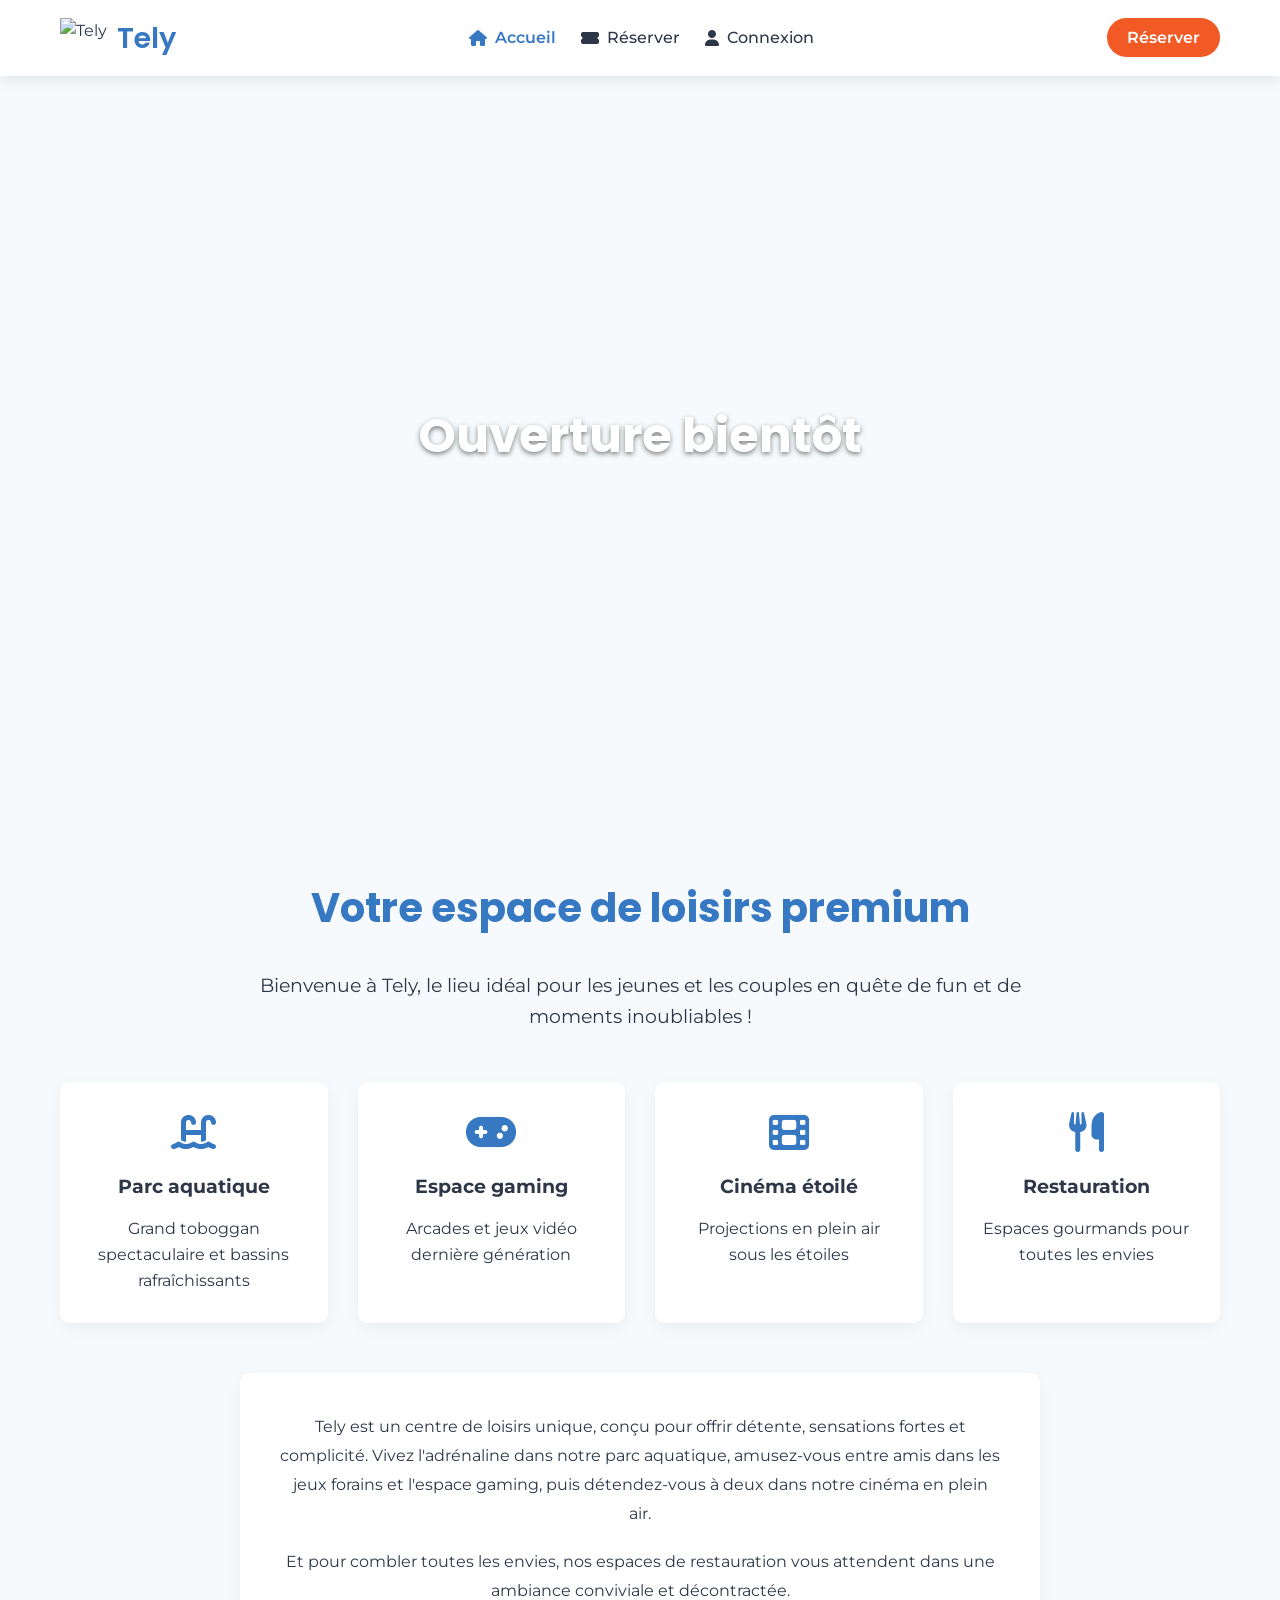
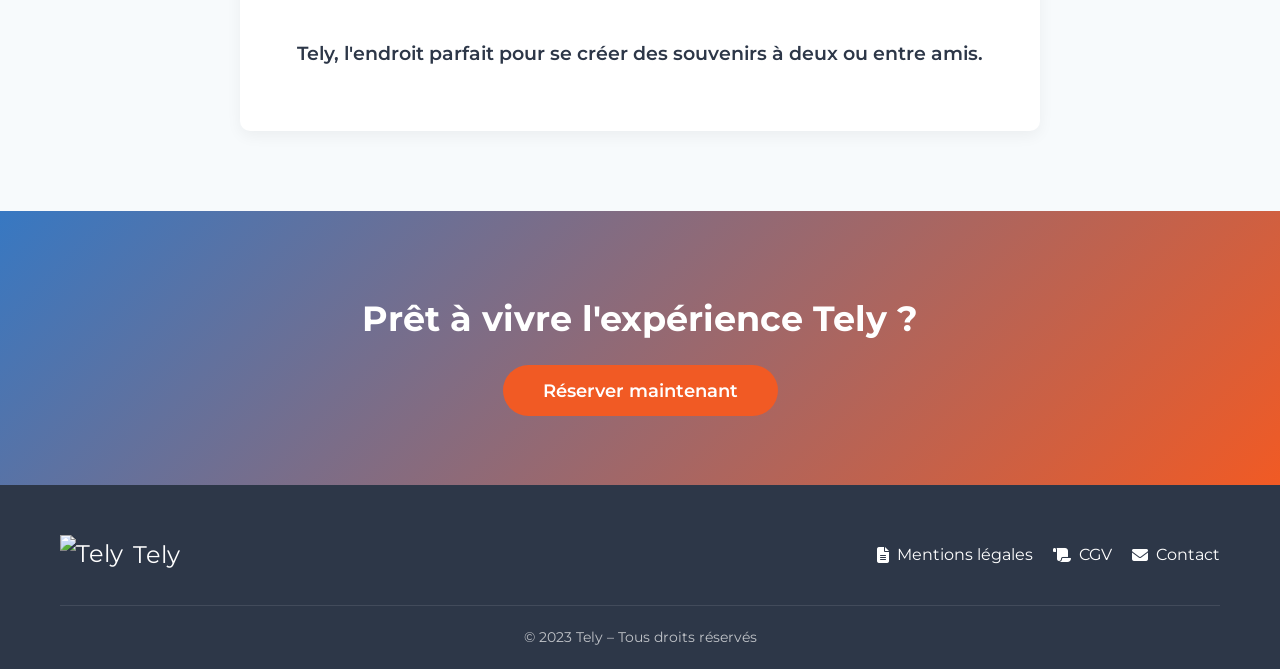
==== commit 9c03d1d9: "Update index.html" ====
--- a/index.html
+++ b/index.html
@@ -13,7 +13,8 @@
   <header class="nav-banner">
     <div class="nav-container">
       <div class="logo-container">
-        <img src="https://res.cloudinary.com/dvcapfeev/image/upload/v1741902728/TeLy_Logo_-_Original_with_Transparent_Background_aekoym.svg" alt="Tely" class="logo-img">
+        <img src="https://res.cloudinary.com/dvcapfeev/image/upload/v1741902728/TeLy_Logo_-_Original_with_Transparent_Background_aekoym.svg"
+             alt="Tely" class="logo-img">
         <span class="logo-text">Tely</span>
       </div>
       <nav class="main-nav">
@@ -86,7 +87,8 @@
     <div class="container">
       <div class="footer-content">
         <div class="footer-logo">
-          <img src="https://res.cloudinary.com/dvcapfeev/image/upload/v1741902728/TeLy_Logo_-_Original_with_Transparent_Background_aekoym.svg" alt="Tely" class="logo-img">
+          <img src="https://res.cloudinary.com/dvcapfeev/image/upload/v1741902728/TeLy_Logo_-_Original_with_Transparent_Background_aekoym.svg"
+               alt="Tely" class="logo-img">
           <span>Tely</span>
         </div>
         <div class="footer-links">
@@ -100,4 +102,3 @@
   </footer>
 </body>
 </html>
-
--- a/style.css
+++ b/style.css
@@ -1,11 +1,9 @@
-/* Variables */
+/* Variables (couleurs du logo) */
 :root {
-  --primary: #FF5E7D;    /* Rose corail */
-  --secondary: #3A86FF;  /* Bleu vif */
-  --accent: #00C9A7;     /* Vert turquoise */
-  --dark: #2D3748;       /* Texte foncé */
-  --light: #F7FAFC;      /* Fond clair */
-  --gray: #718096;       /* Texte secondaire */
+  --primary: #3778C2;    /* Bleu Tely */
+  --secondary: #F15A24;  /* Orange Tely */
+  --dark: #2D3748;
+  --light: #F7FAFC;
   --white: #FFFFFF;
 }
 
@@ -26,188 +24,78 @@
 /* Navigation */
 .nav-banner {
   background-color: var(--white);
-  box-shadow: 0 2px 15px rgba(0, 0, 0, 0.1);
-  position: sticky;
-  top: 0;
-  z-index: 1000;
+  box-shadow: 0 2px 15px rgba(0,0,0,0.1);
+  position: sticky; top: 0; z-index: 1000;
   padding: 15px 0;
 }
 
 .nav-container {
-  display: flex;
-  justify-content: space-between;
-  align-items: center;
   max-width: 1200px;
-  margin: 0 auto;
+  margin: auto;
   padding: 0 20px;
+  display: flex; justify-content: space-between; align-items: center;
 }
 
 .logo-container {
-  display: flex;
-  align-items: center;
-  gap: 10px;
+  display: flex; align-items: center; gap: 10px;
 }
 
 .logo-img {
-  height: 40px;
-  width: auto;
-  transition: transform 0.3s;
-}
-
-.logo-img:hover {
-  transform: scale(1.1);
-}
+  height: 40px; transition: transform 0.3s;
+}
+.logo-img:hover { transform: scale(1.1); }
 
 .logo-text {
   font-family: 'Poppins', sans-serif;
-  font-size: 1.8rem;
+  font-size: 1.8rem; font-weight: 600;
+  color: var(--primary);
+}
+
+.main-nav ul {
+  display: flex; list-style: none; gap: 25px;
+}
+
+.main-nav a {
+  display: flex; align-items: center; gap: 8px;
+  color: var(--dark); text-decoration: none;
+  font-weight: 500; transition: color 0.3s;
+}
+
+.main-nav a:hover { color: var(--primary); }
+
+.main-nav li.active a {
+  color: var(--primary);
   font-weight: 600;
-  color: var(--primary);
-}
-
-.main-nav ul {
-  display: flex;
-  list-style: none;
-  gap: 25px;
-}
-
-.main-nav a {
-  color: var(--dark);
-  text-decoration: none;
-  font-weight: 500;
-  display: flex;
-  align-items: center;
-  gap: 8px;
-  transition: color 0.3s;
-}
-
-.main-nav a:hover {
-  color: var(--primary);
-}
-
-.main-nav li.active a {
-  color: var(--primary);
-  font-weight: 600;
 }
 
 .cta-button {
-  background-color: var(--primary);
+  background-color: var(--secondary);
   color: var(--white);
   padding: 10px 20px;
   border-radius: 50px;
   font-weight: 600;
   text-decoration: none;
-  transition: all 0.3s;
+  transition: background 0.3s, transform 0.3s;
 }
 
 .cta-button:hover {
-  background-color: #e04b6b;
+  background-color: #d14b1e;
   transform: translateY(-2px);
-  box-shadow: 0 5px 15px rgba(255, 94, 125, 0.3);
+  box-shadow: 0 5px 15px rgba(241,90,36,0.3);
 }
 
 /* Hero Section */
 .hero {
   height: 80vh;
-  background: url('https://images.unsplash.com/photo-1575429198097-0414ec08e8cd') center/cover no-repeat;
-  position: relative;
-  display: flex;
-  align-items: center;
-  justify-content: center;
-  text-align: center;
-  margin-bottom: 50px;
-}
-
-.hero-overlay {
-  position: absolute;
-  top: 0; left: 0;
-  width: 100%; height: 100%;
-  background: linear-gradient(135deg, rgba(58,134,255,0.7) 0%, rgba(255,94,125,0.6) 100%);
-}
-
-.hero-content {
-  position: relative;
-  z-index: 2;
-  color: var(--white);
-  max-width: 800px;
-  padding: 0 20px;
-}
-
-.hero h1 {
+  background: url('https://res.cloudinary.com/dvcapfeev/image/upload/v1746102911/ChatGPT_Image_7_avr._2025_12_08_56_leglyn.png') center/cover no-repeat;
+  display: flex; align-items: center; justify-content: center;
+}
+
+.hero-content h1 {
   font-family: 'Poppins', sans-serif;
-  font-size: 3.5rem;
-  margin-bottom: 1rem;
-  text-shadow: 0 2px 5px rgba(0,0,0,0.3);
-}
-
-.hero p {
-  font-size: 1.5rem;
-  font-weight: 300;
-  margin-bottom: 30px;
-}
-
-/* ———————— Cœur battant parfait ———————— */
-.heart-progress-container {
-  position: relative;
-  width: 120px;
-  height: 120px;
-  margin: 30px auto;
-}
-
-.heart-shape {
-  position: absolute;
-  top: 0; left: 0;
-  width: 100%;
-  height: 100%;
-  background: var(--primary);
-  transform: rotate(-45deg);
-  transform-origin: 50% 50%;
-  animation: beating 1s ease-in-out infinite;
-}
-
-.heart-shape::before,
-.heart-shape::after {
-  content: '';
-  position: absolute;
-  width: 100%;
-  height: 100%;
-  background: var(--primary);
-  border-radius: 50%;
-}
-
-.heart-shape::before {
-  top: -50%;
-  left: 0;
-}
-
-.heart-shape::after {
-  top: 0;
-  left: -50%;
-}
-
-@keyframes beating {
-  0%, 100% { transform: rotate(-45deg) scale(1); }
-  25%, 75% { transform: rotate(-45deg) scale(1.1); }
-  50%      { transform: rotate(-45deg) scale(1.2); }
-}
-
-.heart-label {
-  position: absolute;
-  top: 50%; left: 50%;
-  transform: translate(-50%, -50%);
-  color: var(--white);
-  font-weight: bold;
-  text-shadow: 1px 1px 2px rgba(0,0,0,0.5);
-  z-index: 2;
-}
-
-.progress-percent {
-  position: absolute;
-  bottom: -30px; left: 0;
-  width: 100%;
-  text-align: center;
-  color: var(--primary);
-  font-weight: 700;
+  font-size: 3rem;
+  color: var(--white);
+  text-shadow: 0 2px 5px rgba(0,0,0,0.5);
 }
 
 /* Présentation */
@@ -217,7 +105,7 @@
 
 .container {
   max-width: 1200px;
-  margin: 0 auto;
+  margin: auto;
   padding: 0 20px;
 }
 
@@ -232,14 +120,14 @@
 .intro {
   font-size: 1.2rem;
   text-align: center;
-  color: var(--gray);
+  color: var(--dark);
   max-width: 800px;
-  margin: 0 auto 50px;
+  margin: auto  auto 50px;
 }
 
 .features-grid {
   display: grid;
-  grid-template-columns: repeat(auto-fit, minmax(250px, 1fr));
+  grid-template-columns: repeat(auto-fit,minmax(250px,1fr));
   gap: 30px;
   margin-bottom: 50px;
 }
@@ -253,9 +141,7 @@
   transition: transform 0.3s;
 }
 
-.feature-card:hover {
-  transform: translateY(-10px);
-}
+.feature-card:hover { transform: translateY(-10px); }
 
 .feature-card i {
   font-size: 2.5rem;
@@ -269,12 +155,12 @@
 }
 
 .feature-card p {
-  color: var(--gray);
+  color: var(--dark);
 }
 
 .description {
   max-width: 800px;
-  margin: 0 auto;
+  margin: auto;
   text-align: center;
   background: var(--white);
   padding: 40px;
@@ -284,7 +170,7 @@
 
 .description p {
   margin-bottom: 20px;
-  color: var(--gray);
+  color: var(--dark);
   line-height: 1.8;
 }
 
@@ -312,7 +198,6 @@
 .cta-button.big {
   padding: 15px 40px;
   font-size: 1.1rem;
-  display: inline-block;
 }
 
 /* Footer */
@@ -350,9 +235,7 @@
   transition: color 0.3s;
 }
 
-.footer-links a:hover {
-  color: var(--accent);
-}
+.footer-links a:hover { color: var(--secondary); }
 
 .copyright {
   text-align: center;
@@ -374,18 +257,16 @@
     gap: 15px;
   }
   .hero {
-    height: 70vh;
-    margin-bottom: 30px;
-  }
-  .hero h1 {
+    height: 60vh;
+  }
+  .hero-content h1 {
     font-size: 2.5rem;
   }
-  .hero p {
-    font-size: 1.2rem;
-  }
-  .heart-progress-container {
-    width: 100px;
-    height: 100px;
+  .presentation {
+    padding: 60px 0;
+  }
+  .features-grid {
+    gap: 20px;
   }
   .footer-content {
     flex-direction: column;
@@ -397,3 +278,4 @@
     gap: 10px;
   }
 }
+
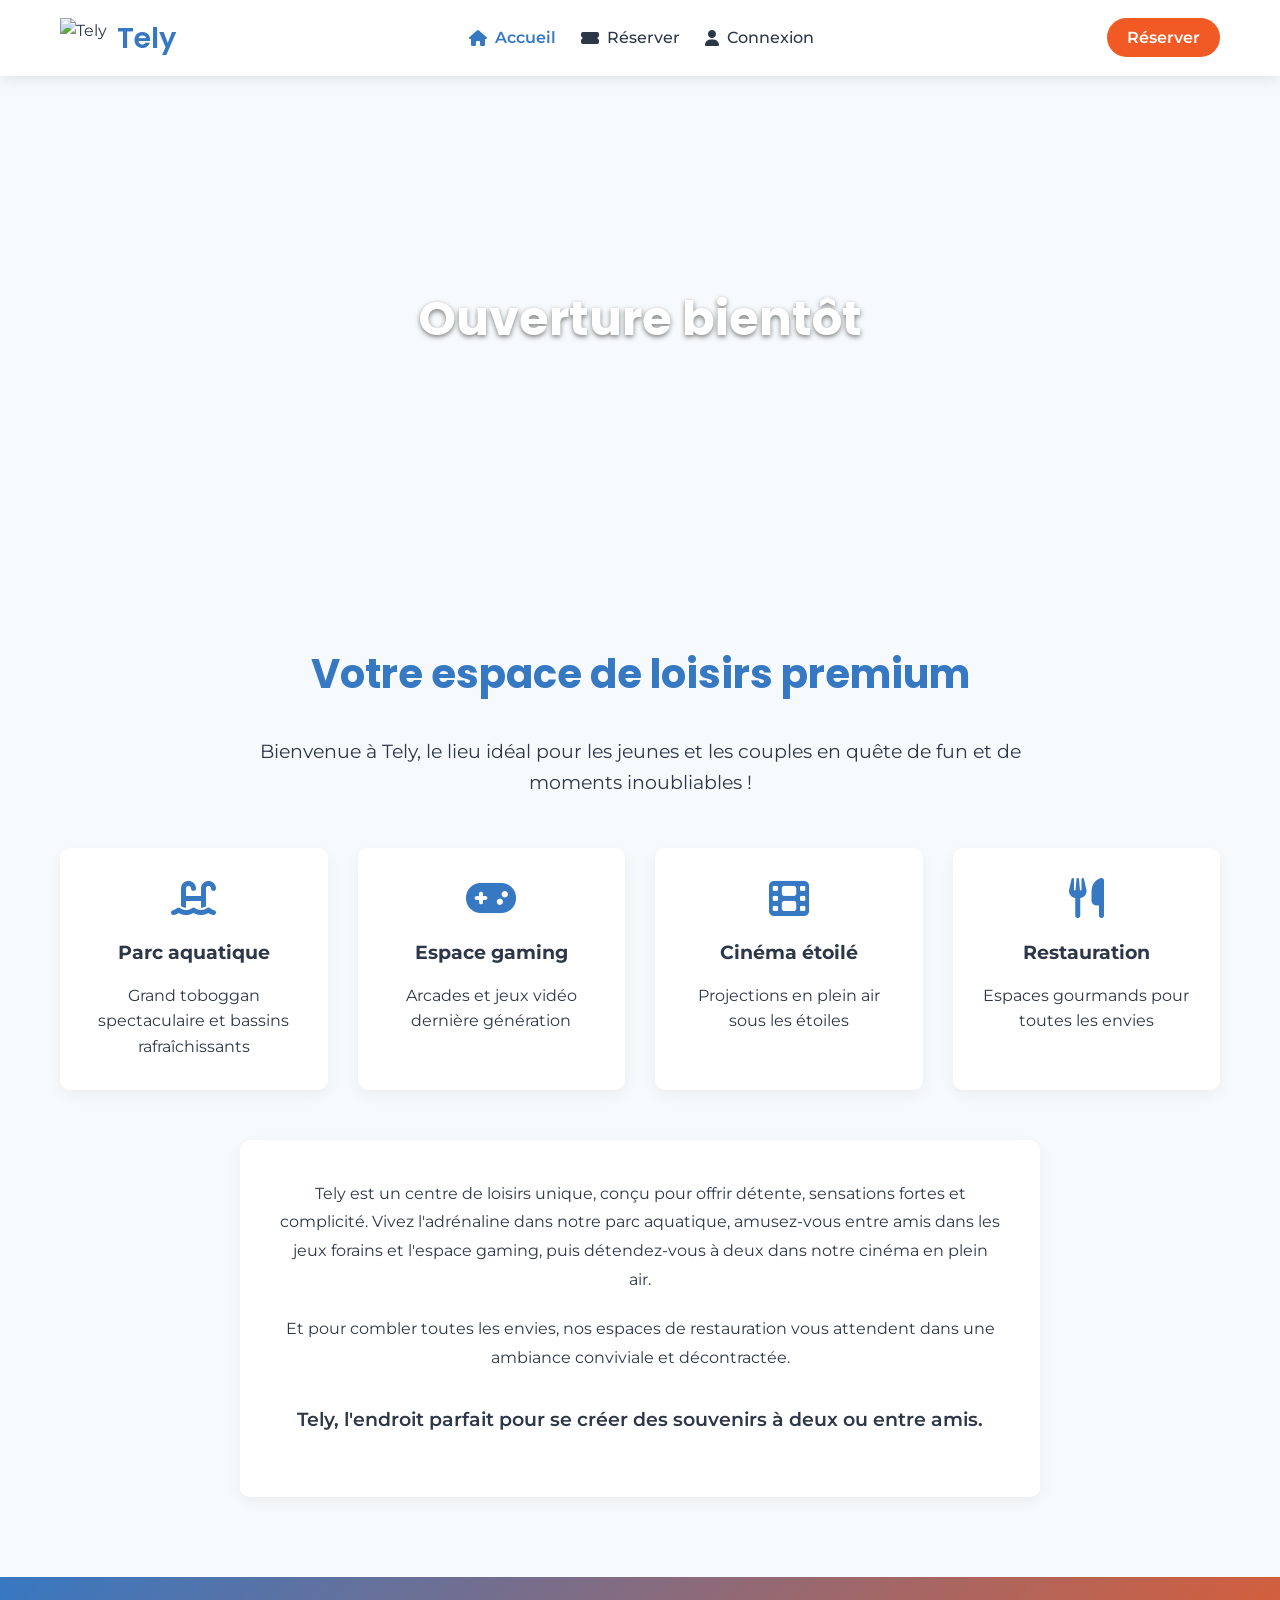
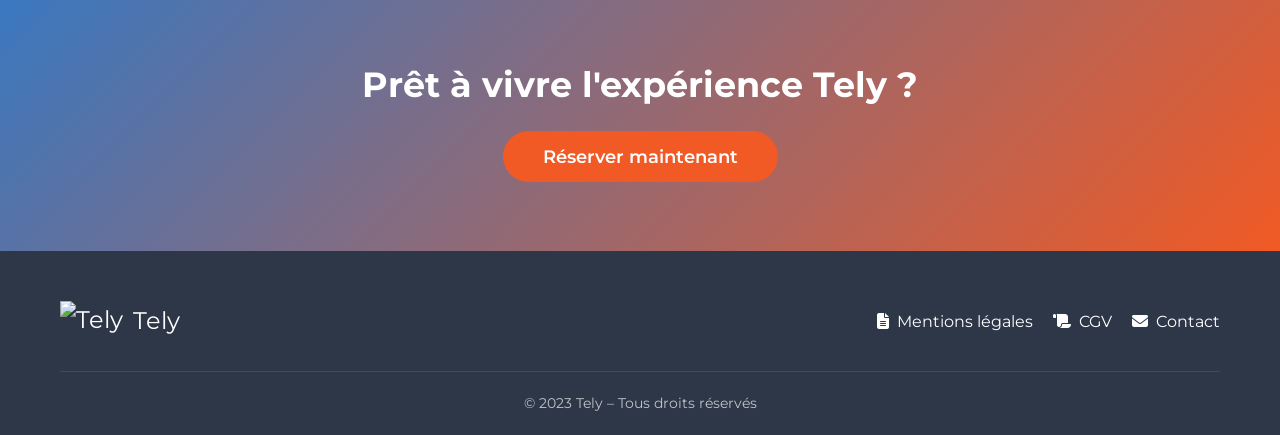
==== commit c659a435: "Update index.html" ====
--- a/index.html
+++ b/index.html
@@ -102,3 +102,4 @@
   </footer>
 </body>
 </html>
+
--- a/style.css
+++ b/style.css
@@ -1,6 +1,6 @@
-/* Variables (couleurs du logo) */
+/* Variables (couleurs du logo TeLy) */
 :root {
-  --primary: #3778C2;    /* Bleu Tely */
+  --primary: #3778C2;    /* Bleu TeLy */
   --secondary: #F15A24;  /* Orange Tely */
   --dark: #2D3748;
   --light: #F7FAFC;
@@ -13,7 +13,6 @@
   padding: 0;
   box-sizing: border-box;
 }
-
 body {
   font-family: 'Montserrat', sans-serif;
   color: var(--dark);
@@ -28,46 +27,37 @@
   position: sticky; top: 0; z-index: 1000;
   padding: 15px 0;
 }
-
 .nav-container {
-  max-width: 1200px;
-  margin: auto;
-  padding: 0 20px;
+  max-width: 1200px; margin: auto; padding: 0 20px;
   display: flex; justify-content: space-between; align-items: center;
 }
-
 .logo-container {
   display: flex; align-items: center; gap: 10px;
 }
-
 .logo-img {
   height: 40px; transition: transform 0.3s;
 }
-.logo-img:hover { transform: scale(1.1); }
-
+.logo-img:hover {
+  transform: scale(1.1);
+}
 .logo-text {
   font-family: 'Poppins', sans-serif;
-  font-size: 1.8rem; font-weight: 600;
-  color: var(--primary);
-}
-
+  font-size: 1.8rem; font-weight: 600; color: var(--primary);
+}
 .main-nav ul {
   display: flex; list-style: none; gap: 25px;
 }
-
 .main-nav a {
   display: flex; align-items: center; gap: 8px;
   color: var(--dark); text-decoration: none;
   font-weight: 500; transition: color 0.3s;
 }
-
-.main-nav a:hover { color: var(--primary); }
-
+.main-nav a:hover {
+  color: var(--primary);
+}
 .main-nav li.active a {
-  color: var(--primary);
-  font-weight: 600;
-}
-
+  color: var(--primary); font-weight: 600;
+}
 .cta-button {
   background-color: var(--secondary);
   color: var(--white);
@@ -77,20 +67,27 @@
   text-decoration: none;
   transition: background 0.3s, transform 0.3s;
 }
-
 .cta-button:hover {
   background-color: #d14b1e;
   transform: translateY(-2px);
   box-shadow: 0 5px 15px rgba(241,90,36,0.3);
 }
 
-/* Hero Section */
+/* Hero Section – image entière visible */
 .hero {
-  height: 80vh;
-  background: url('https://res.cloudinary.com/dvcapfeev/image/upload/v1746102911/ChatGPT_Image_7_avr._2025_12_08_56_leglyn.png') center/cover no-repeat;
-  display: flex; align-items: center; justify-content: center;
-}
-
+  position: relative;
+  width: 100%;
+  /* ratio 936/2460 ≈ 38% pour conserver l'intégralité */
+  padding-top: 38%;
+  background: url('https://res.cloudinary.com/dvcapfeev/image/upload/v1746102911/ChatGPT_Image_7_avr._2025_12_08_56_leglyn.png')
+              center/contain no-repeat;
+}
+.hero-content {
+  position: absolute;
+  top: 50%; left: 50%;
+  transform: translate(-50%, -50%);
+  text-align: center;
+}
 .hero-content h1 {
   font-family: 'Poppins', sans-serif;
   font-size: 3rem;
@@ -102,13 +99,9 @@
 .presentation {
   padding: 80px 0;
 }
-
 .container {
-  max-width: 1200px;
-  margin: auto;
-  padding: 0 20px;
-}
-
+  max-width: 1200px; margin: auto; padding: 0 20px;
+}
 .presentation-content h2 {
   text-align: center;
   font-family: 'Poppins', sans-serif;
@@ -116,22 +109,19 @@
   color: var(--primary);
   margin-bottom: 30px;
 }
-
 .intro {
   font-size: 1.2rem;
   text-align: center;
   color: var(--dark);
   max-width: 800px;
-  margin: auto  auto 50px;
-}
-
+  margin: 0 auto 50px;
+}
 .features-grid {
   display: grid;
-  grid-template-columns: repeat(auto-fit,minmax(250px,1fr));
+  grid-template-columns: repeat(auto-fit, minmax(250px,1fr));
   gap: 30px;
   margin-bottom: 50px;
 }
-
 .feature-card {
   background: var(--white);
   padding: 30px;
@@ -140,24 +130,18 @@
   box-shadow: 0 5px 15px rgba(0,0,0,0.05);
   transition: transform 0.3s;
 }
-
-.feature-card:hover { transform: translateY(-10px); }
-
+.feature-card:hover {
+  transform: translateY(-10px);
+}
 .feature-card i {
-  font-size: 2.5rem;
-  color: var(--primary);
-  margin-bottom: 20px;
-}
-
+  font-size: 2.5rem; color: var(--primary); margin-bottom: 20px;
+}
 .feature-card h3 {
-  margin-bottom: 15px;
-  color: var(--dark);
-}
-
+  margin-bottom: 15px; color: var(--dark);
+}
 .feature-card p {
   color: var(--dark);
 }
-
 .description {
   max-width: 800px;
   margin: auto;
@@ -167,97 +151,66 @@
   border-radius: 10px;
   box-shadow: 0 5px 15px rgba(0,0,0,0.05);
 }
-
 .description p {
-  margin-bottom: 20px;
-  color: var(--dark);
-  line-height: 1.8;
-}
-
+  margin-bottom: 20px; color: var(--dark); line-height: 1.8;
+}
 .highlight {
-  font-size: 1.2rem;
-  font-weight: 600;
+  font-size: 1.2rem; font-weight: 600;
   color: var(--primary);
-  margin-top: 30px;
-  display: block;
+  margin-top: 30px; display: block;
 }
 
 /* CTA Section */
 .cta-section {
   background: linear-gradient(135deg, var(--primary), var(--secondary));
-  padding: 80px 0;
-  text-align: center;
-  color: var(--white);
-}
-
+  padding: 80px 0; text-align: center; color: var(--white);
+}
 .cta-section h2 {
-  margin-bottom: 30px;
-  font-size: 2.2rem;
-}
-
+  margin-bottom: 30px; font-size: 2.2rem;
+}
 .cta-button.big {
-  padding: 15px 40px;
-  font-size: 1.1rem;
+  padding: 15px 40px; font-size: 1.1rem;
 }
 
 /* Footer */
 .main-footer {
-  background-color: var(--dark);
-  color: var(--white);
+  background-color: var(--dark); color: var(--white);
   padding: 50px 0 20px;
 }
-
 .footer-content {
-  display: flex;
-  justify-content: space-between;
-  align-items: center;
+  display: flex; justify-content: space-between; align-items: center;
   margin-bottom: 30px;
 }
-
 .footer-logo {
-  display: flex;
-  align-items: center;
-  gap: 10px;
-  font-size: 1.5rem;
-}
-
+  display: flex; align-items: center; gap: 10px; font-size: 1.5rem;
+}
 .footer-links {
-  display: flex;
-  gap: 20px;
-}
-
+  display: flex; gap: 20px;
+}
 .footer-links a {
-  color: var(--white);
-  text-decoration: none;
-  display: flex;
-  align-items: center;
-  gap: 8px;
+  color: var(--white); text-decoration: none;
+  display: flex; align-items: center; gap: 8px;
   transition: color 0.3s;
 }
-
-.footer-links a:hover { color: var(--secondary); }
-
+.footer-links a:hover {
+  color: var(--secondary);
+}
 .copyright {
-  text-align: center;
-  padding-top: 20px;
+  text-align: center; padding-top: 20px;
   border-top: 1px solid rgba(255,255,255,0.1);
-  color: rgba(255,255,255,0.7);
-  font-size: 0.9rem;
+  color: rgba(255,255,255,0.7); font-size: 0.9rem;
 }
 
 /* Responsive */
 @media (max-width: 768px) {
   .nav-container {
-    flex-direction: column;
-    gap: 15px;
+    flex-direction: column; gap: 15px;
   }
   .main-nav ul {
-    flex-wrap: wrap;
-    justify-content: center;
-    gap: 15px;
+    flex-wrap: wrap; justify-content: center; gap: 15px;
   }
   .hero {
-    height: 60vh;
+    padding-top: 60%; /* plus haut pour mobile */
   }
   .hero-content h1 {
     font-size: 2.5rem;
@@ -269,13 +222,9 @@
     gap: 20px;
   }
   .footer-content {
-    flex-direction: column;
-    gap: 20px;
-    text-align: center;
+    flex-direction: column; gap: 20px; text-align: center;
   }
   .footer-links {
-    flex-direction: column;
-    gap: 10px;
-  }
-}
-
+    flex-direction: column; gap: 10px;
+  }
+}
